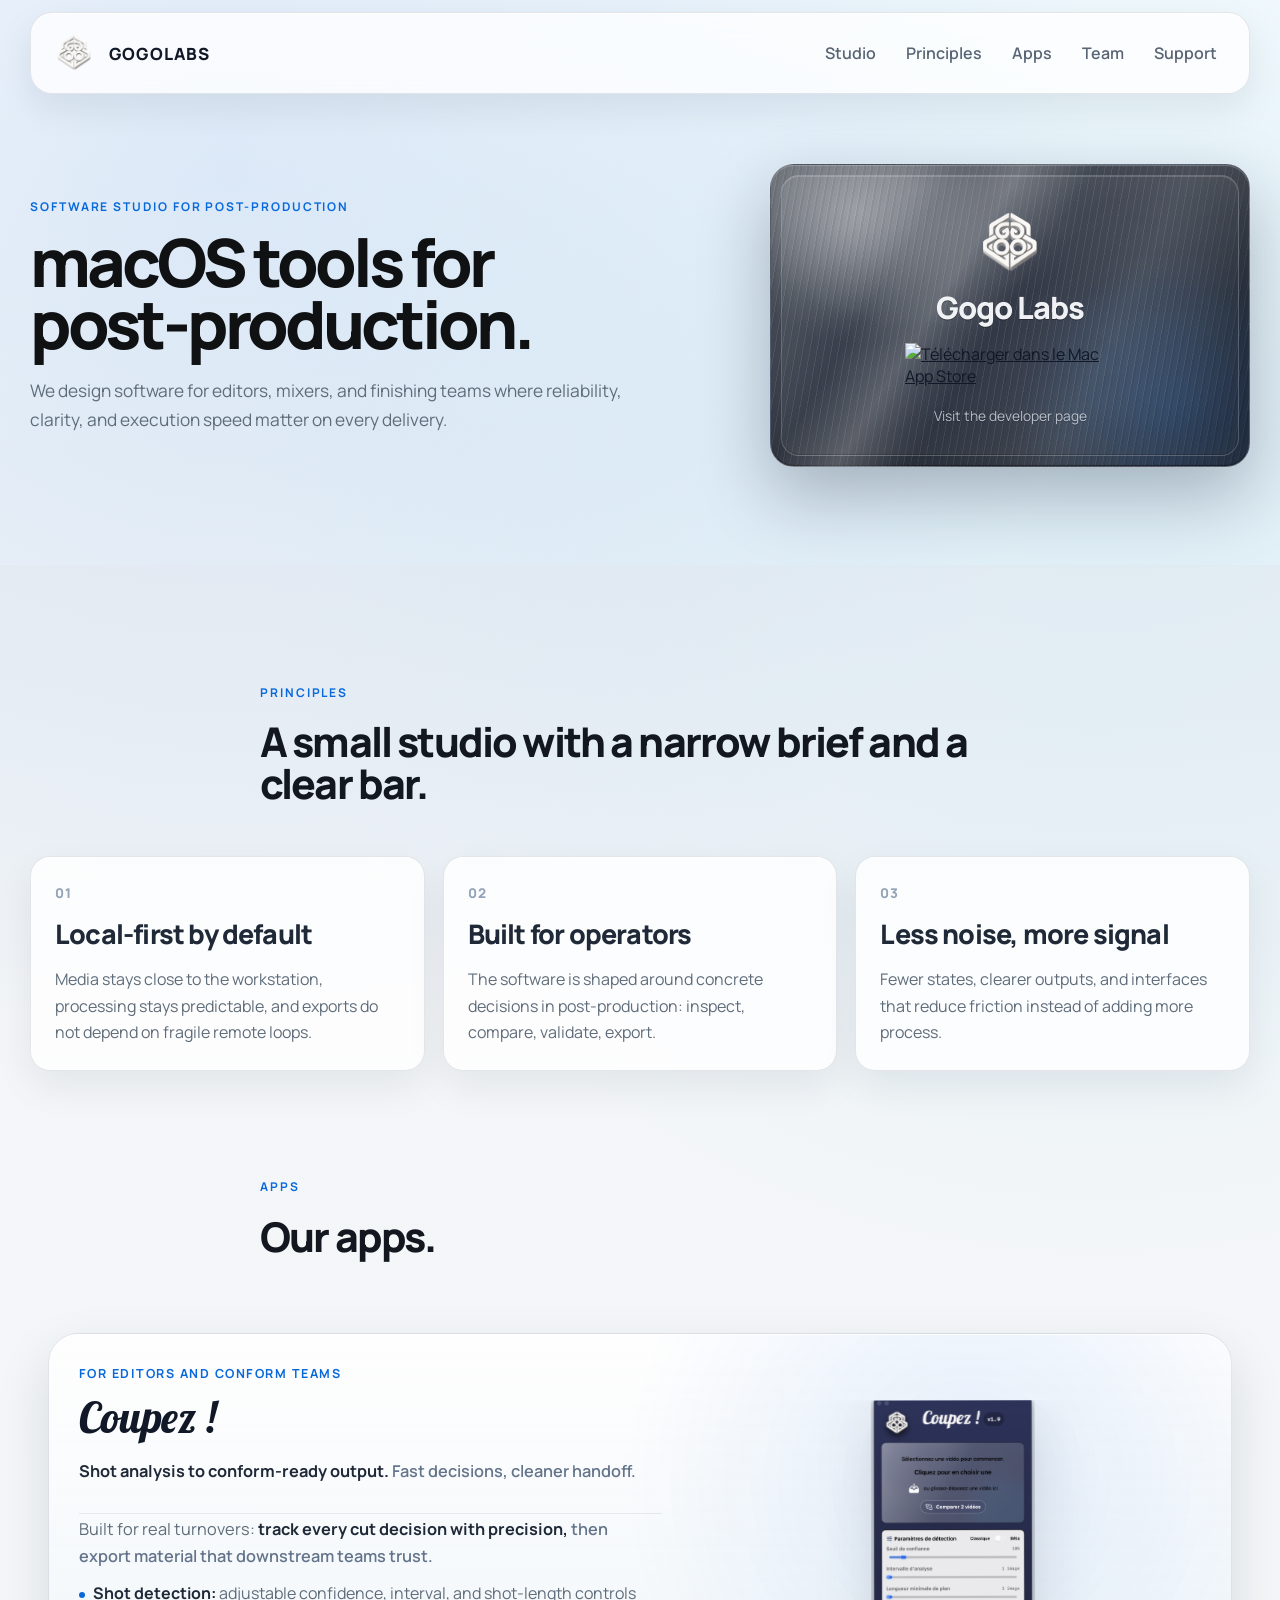
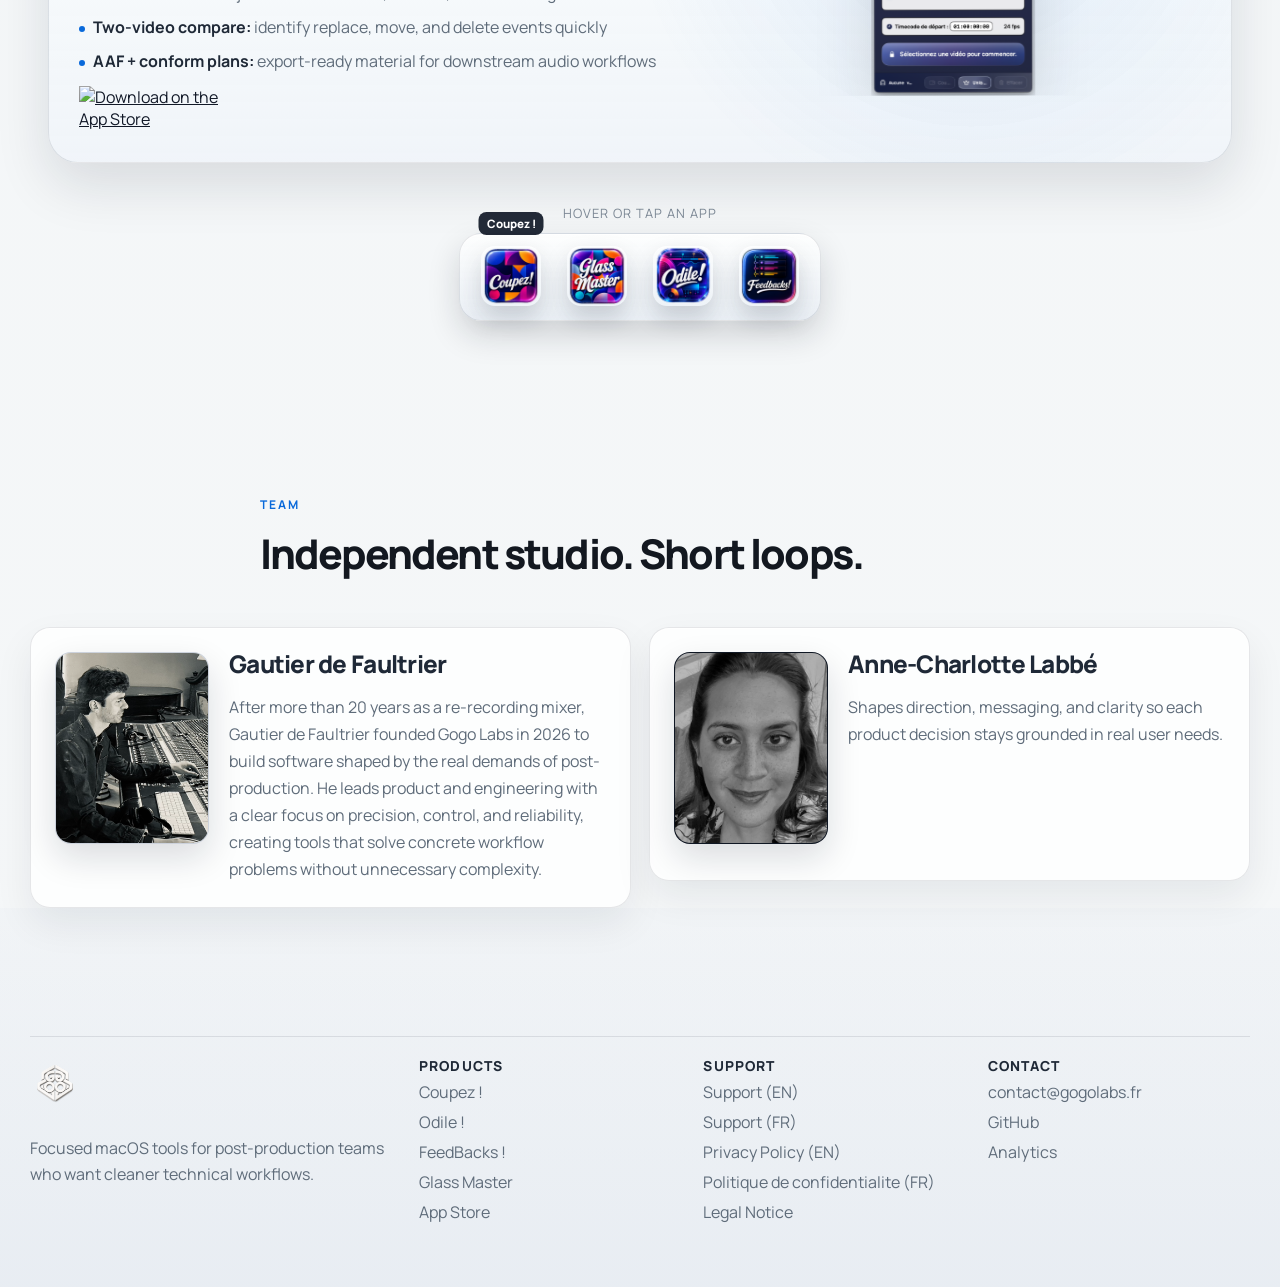
==== index.html @ 68200c08 "Add private analytics entrypoint" ====
<!doctype html>
<html lang="en">
  <head>
    <meta charset="UTF-8" />
    <meta name="viewport" content="width=device-width, initial-scale=1.0" />
    <meta name="google-site-verification" content="_oyNXnICo-vMG3twLB2Y4xrL1Z4ACvnKISQ0K5D_Gxc" />
    <title>GogoLabs</title>
    <meta
      name="description"
      content="GogoLabs builds focused macOS tools for post-production: Coupez ! for cut detection and AAF workflows, Odile ! for music EDLs, FeedBacks ! for mix feedback markers, Glass Master for loudness compliance and video finishing."
    />
    <link rel="icon" type="image/png" href="/assets/favicon.png" />
    <link rel="apple-touch-icon" href="/assets/favicon.png" />
    <link rel="preconnect" href="https://fonts.googleapis.com" />
    <link rel="preconnect" href="https://fonts.gstatic.com" crossorigin />
    <link
      href="https://fonts.googleapis.com/css2?family=Bebas+Neue&family=Lobster&family=Manrope:wght@400;500;600;700;800&display=swap"
      rel="stylesheet"
    />
    <link rel="stylesheet" href="style.css?v=20260601-mac-native" />
    <script defer src="https://stats.gogolabs.fr/script.js" data-website-id="120e76d3-42e2-4463-8098-781e5417f478"></script>
  </head>
  <body>
    <main class="page">
      <header class="site-header" id="top">
        <div class="topbar">
          <a class="brand-lockup" href="#top" aria-label="GogoLabs home">
            <img
              class="brand-mark"
              src="assets/gogolabs-logo.png"
              alt="GogoLabs logo"
              width="900"
              height="900"
            />
            <span class="brand-name">GogoLabs</span>
          </a>

          <nav class="topnav" aria-label="Primary">
            <a href="#studio">Studio</a>
            <a href="#principles">Principles</a>
            <a href="#apps">Apps</a>
            <a href="#team">Team</a>
            <a href="/support.html">Support</a>
          </nav>
        </div>

        <section class="intro" id="studio">
          <div class="intro-copy">
            <p class="eyebrow">Software studio for post-production</p>
            <h1>macOS tools for post-production.</h1>
            <p class="intro-lead">
              We design software for editors, mixers, and finishing teams where reliability,
              clarity, and execution speed matter on every delivery.
            </p>

          </div>

          <div class="intro-note">
            <div class="note-brand">
              <img src="assets/gogolabs-logo.png" alt="Gogo Labs logo" width="900" height="900" />
              <div class="note-brand-copy">
                <p>Gogo Labs</p>
              </div>
            </div>
            <div class="note-appstore-row">
              <a
                class="note-appstore-link"
                href="https://apps.apple.com/fr/developer/gautier-de-faultrier/id1887696838?itscg=30200&itsct=apps_box_badge&mttnsubad=1887696838"
                target="_blank"
                rel="noopener noreferrer"
                aria-label="Voir les apps de Gautier de Faultrier sur le Mac App Store"
              >
                <img
                  src="https://toolbox.marketingtools.apple.com/api/v2/badges/download-on-the-mac-app-store/black/en-us"
                  alt="Télécharger dans le Mac App Store"
                  width="319"
                  height="82"
                />
              </a>
              <p class="note-appstore-text">Visit the developer page</p>
            </div>
          </div>
        </section>
      </header>

      <section class="section principles" id="principles">
        <div class="section-heading">
          <p class="eyebrow">Principles</p>
          <h2>A small studio with a narrow brief and a clear bar.</h2>
        </div>

        <div class="principles-grid">
          <article class="principle">
            <span class="principle-index">01</span>
            <h3>Local-first by default</h3>
            <p>
              Media stays close to the workstation, processing stays predictable, and exports do
              not depend on fragile remote loops.
            </p>
          </article>

          <article class="principle">
            <span class="principle-index">02</span>
            <h3>Built for operators</h3>
            <p>
              The software is shaped around concrete decisions in post-production: inspect,
              compare, validate, export.
            </p>
          </article>

          <article class="principle">
            <span class="principle-index">03</span>
            <h3>Less noise, more signal</h3>
            <p>
              Fewer states, clearer outputs, and interfaces that reduce friction instead of adding
              more process.
            </p>
          </article>
        </div>
      </section>

      <section class="section apps" id="apps">
        <div class="section-heading">
          <p class="eyebrow">Apps</p>
          <h2>Our apps.</h2>
        </div>
        <div class="apps-anchor-strip" aria-hidden="true">
          <span class="apps-anchor" id="apps-coupez"></span>
          <span class="apps-anchor" id="apps-odile"></span>
          <span class="apps-anchor" id="apps-feedbacks"></span>
          <span class="apps-anchor" id="apps-glass-master"></span>
        </div>
        <div class="apps-dock-shell">
          <article class="app-spotlight" id="appSpotlight" aria-live="polite">
            <div class="app-spotlight-copy">
              <p class="app-kicker" id="spotlightKicker">For editors and conform teams</p>
              <h3 id="spotlightTitle">Coupez !</h3>
              <p class="app-summary" id="spotlightSummary">
                <strong>Shot analysis to conform-ready output.</strong>
                <em>Fast decisions, cleaner handoff.</em>
              </p>
            </div>
            <div class="app-spotlight-visual">
              <button class="app-preview-button" id="spotlightPreviewButton" type="button">
                <img
                  id="spotlightImage"
                  src="assets/coupez-app.png"
                  alt="Coupez ! app preview"
                  width="976"
                  height="1706"
                />
              </button>
            </div>
            <div class="app-spotlight-bottom">
              <p class="app-summary app-summary-extra" id="spotlightExtra">
                Built for real turnovers:
                <strong>track every cut decision with precision,</strong>
                <em>then export material that downstream teams trust.</em>
              </p>
              <ul class="app-list" id="spotlightList">
                <li>
                  <strong>Shot detection:</strong> adjustable confidence, interval, and shot-length
                  controls
                </li>
                <li>
                  <strong>Two-video compare:</strong> identify replace, move, and delete events
                  quickly
                </li>
                <li>
                  <strong>AAF + conform plans:</strong> export-ready material for downstream audio
                  workflows
                </li>
              </ul>
              <a class="app-store-badge-link" id="spotlightLink" href="https://apps.apple.com/fr/app/coupez/id6761286310?mt=12">
                <img
                  src="https://toolbox.marketingtools.apple.com/api/v2/badges/download-on-the-app-store/black/en-us?releaseDate=1776211200"
                  alt="Download on the App Store"
                />
              </a>
            </div>
          </article>

          <div class="apps-dock-wrap">
            <p class="apps-dock-hint">Hover or tap an app</p>
            <div class="apps-dock" id="appsDock">
              <button
                class="dock-item is-active"
                data-app="coupez"
                data-kicker="For editors and conform teams"
                data-title="Coupez !"
                data-summary-strong="Shot analysis to conform-ready output."
                data-summary-em="Fast decisions, cleaner handoff."
                data-extra-prefix="Built for real turnovers:"
                data-extra-strong="track every cut decision with precision,"
                data-extra-em="then export material that downstream teams trust."
                data-li-1-strong="Shot detection:"
                data-li-1-text="adjustable confidence, interval, and shot-length controls"
                data-li-2-strong="Two-video compare:"
                data-li-2-text="identify replace, move, and delete events quickly"
                data-li-3-strong="AAF + conform plans:"
                data-li-3-text="export-ready material for downstream audio workflows"
                data-link="https://apps.apple.com/fr/app/coupez/id6761286310?mt=12"
                data-image="assets/coupez-app.png"
                data-alt="Coupez ! app preview"
                data-preview="tall"
                data-accent="126, 87, 255"
                data-accent-2="255, 83, 190"
              >
                <img src="assets/coupez-icon.png" alt="" />
                <span>Coupez !</span>
              </button>

              <button
                class="dock-item"
                data-app="glass-master"
                data-kicker="For mixers, QC, and finishing"
                data-title="Glass Master"
                data-summary-strong="Complete loudness and delivery control."
                data-summary-em="Measure, verify, and deliver in one workspace."
                data-extra-prefix="Built to reduce context switching:"
                data-extra-strong="validate targets, inspect sections, and export reports,"
                data-extra-em="without rebuilding the workflow before delivery."
                data-li-1-strong="Single-pass metering:"
                data-li-1-text="Integrated, LRA, True Peak, duration, and timing context"
                data-li-2-strong="Dialogue intelligence:"
                data-li-2-text="platform-oriented presets for faster validation"
                data-li-3-strong="Finishing outputs:"
                data-li-3-text="reports and exports without jumping across multiple tools"
                data-link="https://apps.apple.com/fr/app/glass-master/id6761866606?mt=12"
                data-image="assets/glass-master-app.png"
                data-alt="Glass Master app preview"
                data-preview="tall"
                data-accent="73, 213, 255"
                data-accent-2="255, 176, 73"
              >
                <img src="assets/glass-master-icon.png" alt="" />
                <span>Glass Master</span>
              </button>

              <button
                class="dock-item"
                data-app="odile"
                data-kicker="For music editors and Pro Tools teams"
                data-title="Odile !"
                data-summary-strong="Selected Pro Tools tracks to clean music EDL."
                data-summary-em="No manual cue-sheet rebuild."
                data-extra-prefix="Built around the live session:"
                data-extra-strong="read tracks, clean rows, apply offsets,"
                data-extra-em="then export XLSX or send markers back to Pro Tools."
                data-li-1-strong="PTSL reading:"
                data-li-1-text="import selected Pro Tools tracks with timing context"
                data-li-2-strong="Music EDL cleanup:"
                data-li-2-text="edit rows, merge selections, delete noise, and keep durations visible"
                data-li-3-strong="Markers + XLSX:"
                data-li-3-text="create Pro Tools markers and export formatted spreadsheets"
                data-link="https://apps.apple.com/fr/app/odile/id6769386761?mt=12"
                data-image="assets/odile-app.png"
                data-alt="Odile ! app preview"
                data-preview="wide"
                data-accent="202, 91, 255"
                data-accent-2="91, 129, 255"
              >
                <img src="assets/odile-icon.png" alt="" />
                <span>Odile !</span>
              </button>

              <button
                class="dock-item"
                data-app="feedbacks"
                data-kicker="For mixers and review sessions"
                data-title="FeedBacks !"
                data-summary-strong="Mix notes to timeline-ready markers."
                data-summary-em="From text or clipboard to session, fast."
                data-extra-prefix="Built for review cleanup:"
                data-extra-strong="parse rows, preview marker settings,"
                data-extra-em="then import to Pro Tools or export AAF."
                data-li-1-strong="Text import:"
                data-li-1-text="choose a feedback file or paste notes directly from the clipboard"
                data-li-2-strong="Marker preparation:"
                data-li-2-text="preview parsed rows, colors, names, ruler, and frame rate"
                data-li-3-strong="Pro Tools + AAF:"
                data-li-3-text="import markers into Pro Tools or export an AAF marker file"
                data-link="https://apps.apple.com/fr/app/feedbacks/id6764426243?mt=12"
                data-image="assets/feedbacks-app.png"
                data-alt="FeedBacks ! app preview"
                data-preview="wide"
                data-trim="sides"
                data-accent="73, 213, 255"
                data-accent-2="255, 88, 147"
              >
                <img src="assets/feedbacks-icon.png" alt="" />
                <span>FeedBacks !</span>
              </button>
            </div>
          </div>
        </div>
      </section>

      <section class="section team-section" id="team">
        <div class="section-heading">
          <p class="eyebrow">Team</p>
          <h2>Independent studio. Short loops.</h2>
        </div>

        <div class="team-grid">
          <article class="team-entry">
            <div class="team-photo-frame">
              <img
                class="team-photo"
                src="assets/team-gautier.png"
                alt="Gautier de Faultrier in the studio"
                width="1458"
                height="1442"
              />
            </div>
            <div class="team-copy">
              <h3>Gautier de Faultrier</h3>
              <p>
                After more than 20 years as a re-recording mixer, Gautier de Faultrier founded Gogo
                Labs in 2026 to build software shaped by the real demands of post-production. He
                leads product and engineering with a clear focus on precision, control, and
                reliability, creating tools that solve concrete workflow problems without unnecessary
                complexity.
              </p>
            </div>
          </article>

          <article class="team-entry">
            <div class="team-photo-frame">
              <img
                class="team-photo"
                src="assets/team-anne-charlotte.png"
                alt="Anne-Charlotte Labbe portrait"
                width="1487"
                height="2540"
              />
            </div>
            <div class="team-copy">
              <h3>Anne-Charlotte Labbé</h3>
              <p>
                Shapes direction, messaging, and clarity so each product decision stays grounded in
                real user needs.
              </p>
            </div>
          </article>
        </div>
      </section>

      <footer class="site-footer">
        <div class="footer-grid">
          <div class="footer-brand">
            <img
              class="footer-logo"
              src="assets/gogolabs-logo.png"
              alt="GogoLabs logo"
              width="900"
              height="900"
            />
            <p>
              Focused macOS tools for post-production teams who want cleaner technical workflows.
            </p>
          </div>

          <div class="footer-column">
            <h3>Products</h3>
            <a href="#apps-coupez">Coupez !</a>
            <a href="#apps-odile">Odile !</a>
            <a href="#apps-feedbacks">FeedBacks !</a>
            <a href="#apps-glass-master">Glass Master</a>
            <a
              href="https://apps.apple.com/fr/developer/gautier-de-faultrier/id1736156363"
              target="_blank"
              rel="noopener noreferrer"
            >
              App Store
            </a>
          </div>

          <div class="footer-column">
            <h3>Support</h3>
            <a href="/support.html">Support (EN)</a>
            <a href="/support-fr.html">Support (FR)</a>
            <a href="/privacy-policy.html">Privacy Policy (EN)</a>
            <a href="/privacy-policy-fr.html">Politique de confidentialite (FR)</a>
            <a href="/legal-notice.html">Legal Notice</a>
          </div>

          <div class="footer-column">
            <h3>Contact</h3>
            <a href="mailto:contact@gogolabs.fr">contact@gogolabs.fr</a>
            <a href="https://github.com/TiegoSan" target="_blank" rel="noopener noreferrer">GitHub</a>
            <a href="/private/" rel="nofollow">Analytics</a>
          </div>
        </div>
      </footer>
    </main>

    <div class="image-lightbox" id="imageLightbox" aria-hidden="true">
      <button class="image-lightbox-backdrop" type="button" aria-label="Close preview"></button>
      <div class="image-lightbox-frame" role="dialog" aria-modal="true" aria-label="App preview">
        <button class="image-lightbox-close" id="imageLightboxClose" type="button" aria-label="Close preview">
          ×
        </button>
        <img id="imageLightboxImage" src="assets/coupez-app.png" alt="" />
      </div>
    </div>

    <script>
      (function () {
        const dock = document.getElementById("appsDock");
        const lightbox = document.getElementById("imageLightbox");
        const lightboxImage = document.getElementById("imageLightboxImage");
        const lightboxClose = document.getElementById("imageLightboxClose");
        const previewButton = document.getElementById("spotlightPreviewButton");
        const spotlight = {
          kicker: document.getElementById("spotlightKicker"),
          title: document.getElementById("spotlightTitle"),
          summary: document.getElementById("spotlightSummary"),
          image: document.getElementById("spotlightImage"),
          extra: document.getElementById("spotlightExtra"),
          list: document.getElementById("spotlightList"),
          link: document.getElementById("spotlightLink"),
        };
        if (!dock) return;

        const items = Array.from(dock.querySelectorAll(".dock-item"));
        const itemsByApp = new Map(
          items.map((item) => [item.dataset.app || "", item])
        );

        function getData(item, name) {
          return item.getAttribute("data-" + name) || "";
        }

        function setSummary(node, strongText, emText) {
          node.textContent = "";
          const strong = document.createElement("strong");
          strong.textContent = strongText || "";
          const spacer = document.createTextNode(" ");
          const em = document.createElement("em");
          em.textContent = emText || "";
          node.appendChild(strong);
          node.appendChild(spacer);
          node.appendChild(em);
        }

        function setList(listNode, entries) {
          listNode.textContent = "";
          entries.forEach(([strongText, plainText]) => {
            const li = document.createElement("li");
            const strong = document.createElement("strong");
            strong.textContent = strongText || "";
            li.appendChild(strong);
            li.appendChild(document.createTextNode(" " + (plainText || "")));
            listNode.appendChild(li);
          });
        }

        function setActive(item) {
          const spotlightCard = spotlight.image.closest(".app-spotlight");
          items.forEach((el) => el.classList.remove("is-active"));
          item.classList.add("is-active");
          spotlightCard.style.setProperty("--spotlight-rgb", item.dataset.accent || "126, 87, 255");
          spotlightCard.style.setProperty(
            "--spotlight-rgb-2",
            item.getAttribute("data-accent-2") || "255, 83, 190"
          );
          spotlightCard.classList.toggle("is-wide-preview", item.dataset.preview === "wide");
          spotlightCard.classList.toggle("is-side-trimmed-preview", item.dataset.trim === "sides");
          spotlight.kicker.textContent = item.dataset.kicker || "";
          spotlight.title.textContent = item.dataset.title || "";
          setSummary(spotlight.summary, item.dataset.summaryStrong, item.dataset.summaryEm);
          const nextSrc = item.dataset.image || "";
          const nextAlt = item.dataset.alt || "";
          if (nextSrc && spotlight.image.src !== new URL(nextSrc, window.location.href).href) {
            spotlight.image.classList.add("is-transitioning");
            const preload = new Image();
            preload.onload = function () {
              spotlight.image.src = nextSrc;
              spotlight.image.alt = nextAlt;
              requestAnimationFrame(() => {
                spotlight.image.classList.remove("is-transitioning");
              });
            };
            preload.onerror = function () {
              spotlight.image.src = nextSrc;
              spotlight.image.alt = nextAlt;
              spotlight.image.classList.remove("is-transitioning");
            };
            preload.src = nextSrc;
          } else {
            spotlight.image.alt = nextAlt;
          }
          spotlight.extra.textContent = (item.dataset.extraPrefix || "") + " ";
          const extraStrong = document.createElement("strong");
          extraStrong.textContent = item.dataset.extraStrong || "";
          const extraEm = document.createElement("em");
          extraEm.textContent = " " + (item.dataset.extraEm || "");
          spotlight.extra.appendChild(extraStrong);
          spotlight.extra.appendChild(extraEm);
          setList(spotlight.list, [
            [getData(item, "li-1-strong"), getData(item, "li-1-text")],
            [getData(item, "li-2-strong"), getData(item, "li-2-text")],
            [getData(item, "li-3-strong"), getData(item, "li-3-text")],
          ]);
          spotlight.link.href = item.dataset.link || "#";
        }

        function getItemFromHash() {
          const match = window.location.hash.match(/^#apps-([a-z-]+)$/);
          if (!match) return null;
          return itemsByApp.get(match[1]) || null;
        }

        function applyDockScale(clientX) {
          items.forEach((item) => {
            const rect = item.getBoundingClientRect();
            const center = rect.left + rect.width / 2;
            const distance = Math.abs(clientX - center);
            const maxDistance = 190;
            const ratio = Math.max(0, 1 - distance / maxDistance);
            const scale = 1 + ratio * 0.72;
            const lift = -ratio * 16;
            item.style.setProperty("--dock-scale", scale.toFixed(3));
            item.style.setProperty("--dock-lift", lift.toFixed(2) + "px");
          });
        }

        function resetDockScale() {
          items.forEach((item) => {
            item.style.setProperty("--dock-scale", "1");
            item.style.setProperty("--dock-lift", "0px");
          });
        }

        function openLightbox() {
          lightboxImage.src = spotlight.image.src;
          lightboxImage.alt = spotlight.image.alt;
          lightbox.classList.add("is-open");
          lightbox.setAttribute("aria-hidden", "false");
          document.body.classList.add("is-lightbox-open");
          lightboxClose.focus();
        }

        function closeLightbox() {
          lightbox.classList.remove("is-open");
          lightbox.setAttribute("aria-hidden", "true");
          document.body.classList.remove("is-lightbox-open");
          previewButton.focus();
        }

        items.forEach((item) => {
          item.addEventListener("mouseenter", () => setActive(item));
          item.addEventListener("focus", () => setActive(item));
          item.addEventListener("click", () => setActive(item));
        });

        dock.addEventListener("mousemove", (event) => applyDockScale(event.clientX));
        dock.addEventListener("mouseleave", resetDockScale);
        dock.addEventListener("touchstart", resetDockScale, { passive: true });
        previewButton.addEventListener("click", openLightbox);
        lightboxClose.addEventListener("click", closeLightbox);
        lightbox.querySelector(".image-lightbox-backdrop").addEventListener("click", closeLightbox);
        window.addEventListener("keydown", (event) => {
          if (event.key === "Escape" && lightbox.classList.contains("is-open")) {
            closeLightbox();
          }
        });

        const initialItem = getItemFromHash();
        if (initialItem) {
          setActive(initialItem);
        }

        window.addEventListener("hashchange", () => {
          const nextItem = getItemFromHash();
          if (nextItem) {
            setActive(nextItem);
          }
        });
      })();
    </script>
  </body>
</html>
---- style.css ----
:root {
  --bg: #f2f1ed;
  --surface: #faf9f4;
  --surface-strong: #ffffff;
  --surface-muted: #ece8e0;
  --text: #161a20;
  --muted: #5a646b;
  --line: rgba(22, 26, 32, 0.12);
  --line-strong: rgba(22, 26, 32, 0.2);
  --accent: #6a89ff;
  --accent-2: #88a5ff;
  --accent-3: #57b8ff;
  --accent-4: #97aefc;
  --slate: #3e4749;
  --lite-slate: #879499;
  --radius-lg: 12px;
  --radius-md: 10px;
  --radius-sm: 8px;
  --container: 1220px;
}

* {
  box-sizing: border-box;
}

html {
  scroll-behavior: smooth;
}

body {
  margin: 0;
  min-height: 100vh;
  overflow-x: hidden;
  color: var(--text);
  font-family: "Manrope", "Avenir Next", "Segoe UI", sans-serif;
  background:
    radial-gradient(circle at 8% 12%, rgba(106, 137, 255, 0.12), transparent 30%),
    radial-gradient(circle at 92% 16%, rgba(136, 165, 255, 0.1), transparent 34%),
    radial-gradient(circle at 80% 82%, rgba(151, 174, 252, 0.08), transparent 32%),
    linear-gradient(180deg, #f7f5f1 0%, var(--bg) 360px);
}

a {
  color: inherit;
}

img {
  display: block;
  max-width: 100%;
}

.page {
  width: 100%;
}

.site-header,
.section,
.site-footer {
  width: 100%;
}

.topbar,
.intro,
.section > *,
.site-footer > * {
  width: min(var(--container), calc(100% - 48px));
  margin-inline: auto;
}

.topbar {
  position: sticky;
  top: 0;
  z-index: 30;
  display: flex;
  align-items: center;
  justify-content: space-between;
  gap: 18px;
  min-height: 86px;
  background: color-mix(in srgb, var(--surface-strong) 88%, transparent);
  backdrop-filter: blur(8px);
  border-bottom: 1px solid var(--line);
}

.brand-lockup {
  display: inline-flex;
  align-items: center;
  gap: 12px;
  text-decoration: none;
}

.brand-mark {
  width: 48px;
  height: 48px;
}

.brand-name {
  font-size: 1.1rem;
  font-weight: 800;
  letter-spacing: 0.05em;
  text-transform: uppercase;
}

.topnav {
  display: inline-flex;
  flex-wrap: wrap;
  align-items: center;
  gap: 6px;
}

.topnav a {
  padding: 9px 12px;
  border-radius: var(--radius-sm);
  text-decoration: none;
  color: color-mix(in srgb, var(--muted) 64%, var(--accent-3) 36%);
  font-weight: 600;
}

.topnav a:hover {
  color: color-mix(in srgb, var(--accent) 72%, var(--text) 28%);
  background: color-mix(in srgb, var(--accent-2) 18%, #ffffff 82%);
}

.intro {
  display: grid;
  grid-template-columns: minmax(0, 0.96fr) minmax(360px, 0.78fr);
  gap: clamp(32px, 5vw, 72px);
  align-items: center;
  padding-top: 44px;
  padding-bottom: 72px;
}

.intro-copy {
  min-width: 0;
}

.eyebrow {
  margin: 0 0 14px;
  color: color-mix(in srgb, var(--accent-4) 62%, var(--muted) 38%);
  font-size: 0.75rem;
  font-weight: 700;
  letter-spacing: 0.16em;
  text-transform: uppercase;
}

h1,
h2,
h3 {
  margin: 0;
  color: var(--text);
  font-weight: 800;
  line-height: 1.02;
}

h1 {
  max-width: 100%;
  font-size: clamp(2.4rem, 5vw, 4.5rem);
  letter-spacing: -0.04em;
  color: color-mix(in srgb, var(--accent) 74%, var(--text) 26%);
}

h2 {
  max-width: 100%;
  font-size: clamp(1.7rem, 3.2vw, 2.9rem);
  letter-spacing: -0.03em;
  color: color-mix(in srgb, var(--accent-2) 54%, var(--text) 46%);
}

h3 {
  font-size: clamp(1.5rem, 2.1vw, 2.25rem);
  letter-spacing: -0.02em;
  color: color-mix(in srgb, var(--accent-3) 50%, var(--text) 50%);
}

p {
  margin: 0;
  color: color-mix(in srgb, var(--muted) 78%, var(--accent-4) 22%);
  line-height: 1.68;
}

p,
li {
  overflow-wrap: anywhere;
  word-break: normal;
}

.intro-lead {
  margin-top: 20px;
  max-width: 56ch;
  font-size: clamp(1.03rem, 1.3vw, 1.15rem);
}

.intro-note {
  min-width: 0;
  padding: 28px;
  border-radius: var(--radius-lg);
  background: var(--surface-muted);
  border: 1px solid var(--line);
}

.note-brand {
  display: flex;
  align-items: center;
  justify-content: center;
  gap: 14px;
}

.note-brand img {
  width: clamp(54px, 7vw, 84px);
  height: auto;
}

.note-brand p {
  font-size: clamp(1.55rem, 3.1vw, 2.2rem);
  font-weight: 800;
  letter-spacing: 0.02em;
  color: var(--text);
  line-height: 1.1;
}

.note-appstore-row {
  margin-top: 18px;
  display: grid;
  gap: 10px;
  justify-items: center;
}

.note-appstore-link {
  display: inline-flex;
}

.note-appstore-link img {
  width: min(300px, 100%);
  height: auto;
}

.note-appstore-text {
  font-size: 0.92rem;
  color: var(--muted);
}

.section {
  padding-top: 128px;
}

.principles {
  background: linear-gradient(180deg, rgba(135, 148, 153, 0.08) 0%, rgba(135, 148, 153, 0.03) 100%);
  padding-bottom: 20px;
}

.apps {
  background: transparent;
  padding: 112px 24px 56px;
  border-radius: 0;
}

.section-heading {
  min-width: 0;
  max-width: 760px;
}

.section-heading h2 {
  margin-top: 18px;
}

.section-heading p:last-child,
.team-entry p,
.principle p,
.app-summary,
.footer-brand p {
  margin-top: 18px;
}

.principles-grid {
  display: grid;
  grid-template-columns: repeat(3, minmax(0, 1fr));
  gap: 18px;
  margin-top: 52px;
}

.principle {
  min-width: 0;
  padding: 24px;
  border-radius: var(--radius-md);
  background: var(--surface);
  border: 1px solid var(--line);
}

.principle-index {
  display: inline-block;
  margin-bottom: 18px;
  color: var(--muted);
  font-size: 0.84rem;
  font-weight: 800;
  letter-spacing: 0.08em;
}

.principle h3 {
  margin-bottom: 18px;
}

.apps {
  display: grid;
  grid-template-columns: minmax(0, 1fr);
  gap: 56px;
}

.apps-anchor-strip {
  display: grid;
  gap: 0;
  height: 0;
  overflow: hidden;
}

.apps-anchor {
  display: block;
  height: 0;
  scroll-margin-top: 132px;
}

.apps-dock-shell {
  display: grid;
  gap: 40px;
  overflow: visible;
}

.app-spotlight {
  display: grid;
  grid-template-columns: minmax(0, 1fr);
  gap: 16px;
  padding: 20px;
  border-radius: var(--radius-lg);
  border: 0;
  background:
    radial-gradient(circle at 88% 15%, rgba(136, 165, 255, 0.14), transparent 28%),
    radial-gradient(circle at 10% 82%, rgba(87, 184, 255, 0.12), transparent 34%),
    var(--surface);
}

.app-spotlight-copy,
.app-spotlight-bottom,
.app-spotlight-visual {
  min-width: 0;
  overflow: visible;
}

.app-spotlight-copy {
  display: grid;
  align-content: start;
}

.app-spotlight-visual {
  order: 2;
  display: flex;
  align-items: center;
  justify-content: center;
  overflow: hidden;
}

.app-spotlight-visual img {
  width: min(100%, 980px);
  max-height: none;
  object-fit: contain;
  border-radius: 0;
  border: 0;
  box-shadow: none;
  clip-path: inset(0.8% 0.8% 0.8% 0.8%);
  transition: opacity 180ms ease, transform 180ms ease;
}

.app-spotlight-visual img.is-transitioning {
  opacity: 0.58;
  transform: scale(0.985);
}

.app-spotlight-bottom {
  display: grid;
  align-content: start;
  order: 3;
}

.apps-dock-wrap {
  position: static;
  z-index: 20;
  display: grid;
  justify-items: center;
  gap: 8px;
}

.apps-dock-hint {
  font-size: 0.8rem;
  letter-spacing: 0.08em;
  text-transform: uppercase;
  color: var(--lite-slate);
}

.apps-dock {
  display: inline-flex;
  align-items: flex-end;
  gap: 8px;
  padding: 8px 12px 10px;
  border-radius: 22px;
  border: 1px solid rgba(255, 255, 255, 0.42);
  background: linear-gradient(
    180deg,
    rgba(255, 255, 255, 0.52) 0%,
    rgba(228, 234, 241, 0.45) 100%
  );
  box-shadow:
    inset 0 1px 0 rgba(255, 255, 255, 0.72),
    0 12px 26px rgba(18, 24, 34, 0.24);
  backdrop-filter: blur(9px);
}

.dock-item {
  --dock-scale: 1;
  --dock-lift: 0px;
  display: grid;
  justify-items: center;
  gap: 0;
  width: 78px;
  padding: 4px 2px;
  border: 0;
  border-radius: 0;
  background: transparent;
  color: var(--slate);
  cursor: pointer;
  transform: translateY(var(--dock-lift)) scale(var(--dock-scale));
  transform-origin: bottom center;
  transition:
    transform 95ms cubic-bezier(0.24, 1, 0.36, 1),
    background-color 120ms ease,
    border-color 120ms ease,
    box-shadow 120ms ease;
}

.dock-item img {
  width: 60px;
  height: 60px;
  object-fit: contain;
  border-radius: 14px;
  border: 0;
  box-shadow:
    0 10px 16px rgba(18, 24, 34, 0.26),
    0 2px 0 rgba(255, 255, 255, 0.3) inset;
}

.dock-item span {
  position: absolute;
  top: -30px;
  left: 50%;
  transform: translateX(-50%);
  font-size: 0.72rem;
  font-weight: 800;
  line-height: 1;
  letter-spacing: 0;
  white-space: nowrap;
  text-align: center;
  padding: 6px 8px;
  border-radius: 8px;
  background: rgba(17, 21, 28, 0.9);
  color: #f8fbff;
  opacity: 0;
  pointer-events: none;
  transition: opacity 120ms ease;
}

.dock-item:hover,
.dock-item:focus-visible,
.dock-item.is-active {
  border-color: transparent;
  background: transparent;
  box-shadow: none;
}

.dock-item:hover span,
.dock-item:focus-visible span,
.dock-item.is-active span {
  opacity: 1;
}

.dock-item:focus-visible {
  outline: 2px solid rgba(0, 166, 181, 0.6);
  outline-offset: 4px;
}

.app-copy {
  min-width: 0;
}

.app-copy-top {
  grid-area: top;
}

.app-copy-bottom {
  grid-area: bottom;
  display: grid;
  align-content: start;
  gap: 2px;
}

.app-kicker {
  margin-bottom: 10px;
  color: color-mix(in srgb, var(--accent-4) 56%, var(--slate) 44%);
  font-size: 0.78rem;
  font-weight: 700;
  letter-spacing: 0.12em;
  text-transform: uppercase;
}

.app-summary {
  max-width: none;
  font-size: 1.02rem;
  line-height: 1.64;
  color: color-mix(in srgb, var(--muted) 65%, var(--accent-3) 35%);
  overflow: visible;
}

.app-summary strong {
  color: color-mix(in srgb, var(--accent) 70%, var(--text) 30%);
  font-weight: 700;
}

.app-summary em {
  color: color-mix(in srgb, var(--accent-2) 70%, #3f474e 30%);
  font-style: italic;
  font-weight: 600;
}

.app-summary-extra {
  margin-top: 2px;
}

.app-list {
  display: grid;
  gap: 9px;
  margin: 12px 0 0;
  padding: 0;
  list-style: none;
}

.app-list li {
  position: relative;
  padding-left: 14px;
  line-height: 1.55;
  color: color-mix(in srgb, var(--slate) 65%, var(--accent-4) 35%);
  overflow: visible;
  white-space: normal;
}

.app-list li::before {
  content: "";
  position: absolute;
  top: 0.66em;
  left: 0;
  width: 6px;
  height: 6px;
  border-radius: 50%;
  background: color-mix(in srgb, var(--accent) 60%, var(--lite-slate) 40%);
}

.app-list strong {
  color: color-mix(in srgb, var(--accent-3) 52%, var(--text) 48%);
}

.app-store-badge-link {
  display: inline-flex;
  width: fit-content;
  margin-top: 12px;
}

.app-store-badge-link img {
  width: clamp(112px, 22vw, 156px);
  height: auto;
}

.team-grid {
  display: grid;
  grid-template-columns: repeat(2, minmax(0, 1fr));
  gap: 18px;
  margin-top: 52px;
  align-items: start;
}

.team-entry {
  min-width: 0;
  position: relative;
  display: block;
  padding: 24px;
  border-radius: var(--radius-md);
  background: var(--surface);
  border: 1px solid var(--line);
}

.team-entry::before {
  content: "";
  position: absolute;
  inset: 0 0 auto;
  height: 2px;
  background: linear-gradient(90deg, rgba(255, 176, 73, 0.68), rgba(73, 213, 255, 0.18), transparent 72%);
  border-radius: var(--radius-md) var(--radius-md) 0 0;
}

.team-entry::after {
  content: "";
  display: block;
  clear: both;
}

.team-photo-frame {
  position: relative;
  float: left;
  width: 154px;
  aspect-ratio: 4 / 5;
  margin: 0 20px 12px 0;
  overflow: hidden;
  border-radius: 12px;
  border: 1px solid rgba(255, 221, 171, 0.14);
  background: #101722;
  box-shadow:
    inset 0 1px 0 rgba(255, 255, 255, 0.08),
    0 18px 34px rgba(0, 0, 0, 0.36);
}

.team-photo-frame::before,
.team-photo-frame::after {
  content: "";
  position: absolute;
  inset: 0;
  pointer-events: none;
}

.team-photo-frame::before {
  z-index: 1;
  background:
    linear-gradient(180deg, rgba(255, 221, 171, 0.08) 0%, rgba(42, 55, 82, 0.2) 100%),
    radial-gradient(ellipse at 22% 12%, rgba(73, 213, 255, 0.14), transparent 46%);
  mix-blend-mode: screen;
}

.team-photo-frame::after {
  z-index: 2;
  background:
    linear-gradient(90deg, rgba(255, 255, 255, 0.03) 0 1px, transparent 1px 8px),
    linear-gradient(180deg, transparent 0%, rgba(5, 8, 13, 0.18) 100%);
  opacity: 0.62;
}

.team-photo {
  position: relative;
  z-index: 1;
  width: 100%;
  height: 100%;
  object-fit: cover;
  object-position: center 28%;
  filter: grayscale(0.86) contrast(1.08) brightness(0.9) sepia(0.12) saturate(0.92);
  transform: scale(1.02);
}

.team-entry:nth-child(2) .team-photo {
  object-fit: cover;
  object-position: center 24%;
  transform: scale(1.02);
  border-radius: 0;
  box-shadow: none;
}

.team-entry:nth-child(2) .team-photo-frame {
  background: #101722;
}

.team-copy {
  min-width: 0;
}

.team-entry h3 {
  font-size: clamp(1.34rem, 1.9vw, 1.85rem);
  margin-bottom: 14px;
}

.site-footer {
  padding: 128px 0 64px;
  background: linear-gradient(180deg, rgba(62, 71, 73, 0.06) 0%, rgba(62, 71, 73, 0.02) 100%);
}

.footer-grid {
  display: grid;
  grid-template-columns: minmax(0, 1.4fr) repeat(3, minmax(0, 1fr));
  gap: 22px;
  padding-top: 22px;
  border-top: 1px solid var(--line);
}

.footer-brand,
.footer-column {
  min-width: 0;
  display: grid;
  align-content: start;
  gap: 8px;
}

.footer-logo {
  width: 50px;
  height: 50px;
}

.footer-column h3 {
  font-size: 0.86rem;
  font-weight: 800;
  letter-spacing: 0.08em;
  text-transform: uppercase;
}

.footer-column a {
  color: color-mix(in srgb, var(--muted) 66%, var(--accent-4) 34%);
  text-decoration: none;
}

.footer-column a:hover {
  color: color-mix(in srgb, var(--accent) 68%, var(--text) 32%);
}

.support-page,
.legal-page {
  display: grid;
  gap: 24px;
  padding-bottom: 72px;
}

.support-lead,
.legal-lead {
  margin-top: 22px;
  max-width: 66ch;
}

.support-lang-switch {
  margin-top: 10px;
}

.support-lang-switch a,
.support-lead a,
.support-note a,
.support-back-link,
.legal-back-link,
.legal-card a {
  color: var(--slate);
  font-weight: 700;
  text-decoration: none;
}

.support-lang-switch a:hover,
.support-lead a:hover,
.support-note a:hover,
.support-back-link:hover,
.legal-back-link:hover,
.legal-card a:hover {
  text-decoration: underline;
}

.support-grid,
.legal-grid {
  display: grid;
  grid-template-columns: repeat(2, minmax(0, 1fr));
  gap: 18px;
}

.support-card,
.legal-card {
  min-width: 0;
  display: grid;
  align-content: start;
  gap: 8px;
  padding: 20px;
  border-radius: var(--radius-md);
  background: var(--surface);
  border: 1px solid var(--line);
}

.support-card h2,
.legal-card h2,
.legal-meta h2 {
  max-width: none;
  font-size: clamp(1.32rem, 2.1vw, 1.9rem);
  margin-bottom: 18px;
}

.support-list {
  margin-top: 8px;
}

.support-note {
  margin-top: 4px;
}

.support-meta,
.legal-meta {
  padding: 22px;
  border-radius: var(--radius-md);
  background: var(--surface-strong);
  border: 1px solid var(--line);
}

.support-meta p,
.legal-meta p {
  margin-top: 8px;
}

.support-back-link,
.legal-back-link {
  display: inline-block;
  margin-top: 10px;
}

.panel {
  width: min(900px, calc(100% - 48px));
  margin: 56px auto;
  padding: 28px;
  border-radius: var(--radius-md);
  background: var(--surface);
  border: 1px solid var(--line);
}

/* Mac native luminous direction */
:root {
  --bg: #f5f7f8;
  --surface: #ffffff;
  --surface-strong: #ffffff;
  --surface-muted: #edf1f5;
  --text: #111827;
  --muted: #5f6c7a;
  --line: rgba(17, 24, 39, 0.12);
  --line-strong: rgba(17, 24, 39, 0.18);
  --accent: #0969da;
  --accent-2: #3b82f6;
  --accent-3: #0ea5e9;
  --accent-4: #64748b;
  --slate: #334155;
  --lite-slate: #7b8794;
  --radius-lg: 28px;
  --radius-md: 18px;
  --radius-sm: 12px;
  --container: 1220px;
}

body {
  color: var(--text);
  background:
    radial-gradient(circle at 18% 6%, rgba(9, 105, 218, 0.12), transparent 30%),
    radial-gradient(circle at 86% 14%, rgba(14, 165, 233, 0.1), transparent 32%),
    linear-gradient(180deg, #fbfcfd 0%, #f3f6f8 460px, var(--bg) 100%);
}

h1,
h2,
h3 {
  color: var(--text);
  font-family: "Manrope", "Avenir Next", "Segoe UI", sans-serif;
  font-weight: 800;
}

h1 {
  max-width: 12ch;
  font-size: clamp(2.7rem, 5.2vw, 5.45rem);
  line-height: 0.94;
  letter-spacing: -0.06em;
  color: #101113;
}

h2 {
  color: #131820;
  letter-spacing: -0.045em;
}

h3 {
  color: #1f2937;
  letter-spacing: -0.03em;
}

p,
li {
  color: var(--muted);
}

.topbar {
  min-height: 82px;
  margin-top: 12px;
  padding-inline: 20px;
  border: 1px solid rgba(17, 24, 39, 0.1);
  border-radius: 22px;
  background: rgba(255, 255, 255, 0.78);
  box-shadow:
    inset 0 1px 0 rgba(255, 255, 255, 0.9),
    0 14px 36px rgba(17, 24, 39, 0.08);
  backdrop-filter: blur(18px);
}

.brand-mark {
  width: 46px;
  height: 46px;
  filter: none;
}

.brand-name {
  color: #111827;
  font-size: 1.05rem;
  letter-spacing: 0.07em;
}

.topnav a {
  color: #596575;
  border-radius: 999px;
}

.topnav a:hover {
  color: var(--accent);
  background: rgba(9, 105, 218, 0.08);
}

.eyebrow,
.principles .eyebrow,
.apps .eyebrow,
.team-section .eyebrow,
.app-kicker {
  color: var(--accent);
}

.intro {
  grid-template-columns: minmax(0, 0.86fr) minmax(360px, 0.68fr);
  padding-top: 70px;
  padding-bottom: 98px;
}

.intro-lead {
  color: #5f6c7a;
  font-size: clamp(1.06rem, 1.35vw, 1.18rem);
}

.intro-note {
  position: relative;
  width: min(100%, 480px);
  aspect-ratio: 1.586 / 1;
  min-height: 0;
  justify-self: end;
  display: grid;
  align-content: center;
  justify-items: center;
  gap: 18px;
  padding: clamp(24px, 4vw, 34px);
  border: 1px solid rgba(255, 255, 255, 0.18);
  border-radius: 24px;
  background:
    linear-gradient(115deg, rgba(255, 255, 255, 0.18), rgba(255, 255, 255, 0.04) 42%, rgba(255, 255, 255, 0.16) 68%, rgba(15, 23, 42, 0.34)),
    repeating-linear-gradient(100deg, rgba(255, 255, 255, 0.08) 0 1px, rgba(15, 23, 42, 0.18) 1px 3px, transparent 3px 7px),
    radial-gradient(circle at 18% 16%, rgba(255, 255, 255, 0.3), transparent 28%),
    radial-gradient(circle at 84% 82%, rgba(9, 105, 218, 0.26), transparent 34%),
    linear-gradient(135deg, #29313d 0%, #111827 48%, #36404d 100%);
  box-shadow:
    inset 0 1px 1px rgba(255, 255, 255, 0.24),
    inset 0 -1px 1px rgba(0, 0, 0, 0.45),
    inset 22px 0 60px rgba(255, 255, 255, 0.06),
    inset -28px -18px 70px rgba(0, 0, 0, 0.26),
    0 28px 70px rgba(15, 23, 42, 0.28),
    0 0 0 1px rgba(255, 255, 255, 0.1);
  overflow: hidden;
  isolation: isolate;
}

.intro-note::before {
  content: "";
  position: absolute;
  inset: 0;
  z-index: 0;
  background:
    linear-gradient(122deg, transparent 0 28%, rgba(255, 255, 255, 0.28) 38%, rgba(255, 255, 255, 0.04) 49%, transparent 60%),
    radial-gradient(ellipse at 30% 8%, rgba(255, 255, 255, 0.24), transparent 36%),
    linear-gradient(180deg, rgba(255, 255, 255, 0.1), transparent 42%);
  mix-blend-mode: screen;
  opacity: 0.86;
  pointer-events: none;
}

.intro-note::after {
  content: "";
  position: absolute;
  inset: 10px;
  z-index: 0;
  border-radius: 18px;
  border: 1px solid rgba(255, 255, 255, 0.18);
  background:
    radial-gradient(circle at 14% 20%, rgba(255, 255, 255, 0.1), transparent 20%),
    linear-gradient(135deg, rgba(255, 255, 255, 0.07), rgba(255, 255, 255, 0.02));
  box-shadow:
    inset 0 1px 0 rgba(255, 255, 255, 0.16),
    inset 0 -1px 0 rgba(0, 0, 0, 0.16);
  pointer-events: none;
}

.intro-note > * {
  position: relative;
  z-index: 2;
}

.note-brand {
  display: grid;
  justify-items: center;
  gap: 10px;
  text-align: center;
}

.note-brand img {
  width: clamp(58px, 6vw, 78px);
  filter:
    drop-shadow(0 1px 0 rgba(255, 255, 255, 0.55))
    drop-shadow(0 10px 16px rgba(15, 23, 42, 0.12));
}

.note-brand p {
  color: rgba(248, 250, 252, 0.96);
  font-size: clamp(1.45rem, 2.4vw, 2rem);
  letter-spacing: -0.035em;
  text-shadow: 0 1px 0 rgba(0, 0, 0, 0.34);
}

.note-appstore-text {
  color: var(--muted);
}

.note-appstore-row {
  width: 100%;
  justify-items: center;
  margin-top: 0;
  gap: 7px;
}

.note-appstore-link img {
  width: 210px;
  max-width: 100%;
  height: auto;
  filter: drop-shadow(0 10px 18px rgba(15, 23, 42, 0.18));
}

.note-appstore-text {
  font-size: 0.86rem;
  color: rgba(226, 232, 240, 0.76);
  text-shadow: 0 1px 0 rgba(0, 0, 0, 0.28);
}

.section {
  padding-top: 118px;
}

.principles {
  background: linear-gradient(180deg, rgba(226, 232, 240, 0.55) 0%, rgba(245, 247, 248, 0) 100%);
}

.apps {
  padding-top: 86px;
  background: transparent;
  gap: 38px;
}

.principle,
.team-entry,
.support-card,
.legal-card,
.support-meta,
.legal-meta,
.panel {
  border: 1px solid rgba(17, 24, 39, 0.1);
  border-radius: 20px;
  background: rgba(255, 255, 255, 0.82);
  box-shadow:
    inset 0 1px 0 rgba(255, 255, 255, 0.95),
    0 16px 38px rgba(17, 24, 39, 0.07);
}

.principle::before,
.team-entry::before {
  content: none;
}

.principle-index {
  color: #94a3b8;
}

.app-spotlight {
  --spotlight-rgb: 9, 105, 218;
  --spotlight-rgb-2: 14, 165, 233;
  grid-template-columns: minmax(0, 0.92fr) minmax(360px, 0.78fr);
  gap: 26px 44px;
  min-height: 430px;
  padding: 30px;
  border: 1px solid rgba(17, 24, 39, 0.1);
  border-radius: 30px;
  background:
    radial-gradient(circle at 78% 34%, rgba(var(--spotlight-rgb), 0.1), transparent 36%),
    linear-gradient(180deg, rgba(255, 255, 255, 0.88), rgba(239, 244, 249, 0.78));
  box-shadow:
    inset 0 1px 0 rgba(255, 255, 255, 0.94),
    0 22px 54px rgba(17, 24, 39, 0.12);
}

.app-spotlight::before {
  content: none;
}

.app-spotlight.is-wide-preview {
  grid-template-columns: minmax(0, 0.86fr) minmax(460px, 0.96fr);
  background:
    radial-gradient(circle at 78% 34%, rgba(var(--spotlight-rgb), 0.1), transparent 36%),
    linear-gradient(180deg, rgba(255, 255, 255, 0.88), rgba(239, 244, 249, 0.78));
}

.app-spotlight-visual {
  grid-row: span 2;
  overflow: hidden;
  min-height: 0;
  align-self: center;
}

.app-preview-button {
  display: flex;
  align-items: center;
  justify-content: center;
  width: 100%;
  max-width: 100%;
  padding: 0;
  border: 0;
  background: transparent;
  appearance: none;
  overflow: hidden;
}

.app-spotlight-visual img,
.app-spotlight.is-wide-preview .app-spotlight-visual img {
  width: min(100%, 500px);
  max-height: 300px;
  object-fit: contain;
  transform: translateY(0) rotate(-0.12deg);
  border: 0;
  border-radius: 0;
  box-shadow: none;
  filter: drop-shadow(0 18px 28px rgba(17, 24, 39, 0.14));
}

.app-spotlight.is-wide-preview .app-spotlight-visual img {
  width: min(100%, 640px);
  max-height: 290px;
}

.app-spotlight-bottom {
  border-top: 1px solid rgba(17, 24, 39, 0.08);
}

#spotlightTitle {
  font-family: "Lobster", "Manrope", "Avenir Next", "Segoe UI", sans-serif;
  color: #111827;
  font-size: clamp(2.15rem, 3.4vw, 3.25rem);
  font-weight: 400;
  letter-spacing: 0;
  font-variation-settings: normal;
}

#spotlightSummary,
#spotlightExtra {
  color: #5f6c7a;
}

.app-summary {
  color: #5f6c7a;
}

.app-summary strong,
.app-list strong {
  color: #1f2937;
}

.app-summary em {
  color: #64748b;
  font-style: normal;
}

.app-list li {
  color: #5f6c7a;
}

.app-list li::before {
  background: rgb(var(--spotlight-rgb));
  box-shadow: none;
}

.apps-dock-hint {
  color: #7b8794;
}

.apps-dock {
  border: 1px solid rgba(17, 24, 39, 0.1);
  background: linear-gradient(180deg, rgba(255, 255, 255, 0.82), rgba(232, 238, 245, 0.78));
  box-shadow:
    inset 0 1px 0 rgba(255, 255, 255, 0.92),
    0 14px 32px rgba(17, 24, 39, 0.16);
}

.dock-item img,
.dock-item:nth-child(1).is-active img,
.dock-item:nth-child(1):hover img,
.dock-item:nth-child(1):focus-visible img,
.dock-item:nth-child(2).is-active img,
.dock-item:nth-child(2):hover img,
.dock-item:nth-child(2):focus-visible img,
.dock-item:nth-child(3).is-active img,
.dock-item:nth-child(3):hover img,
.dock-item:nth-child(3):focus-visible img,
.dock-item:nth-child(4).is-active img,
.dock-item:nth-child(4):hover img,
.dock-item:nth-child(4):focus-visible img {
  box-shadow:
    0 12px 24px rgba(17, 24, 39, 0.18),
    0 1px 0 rgba(255, 255, 255, 0.5) inset;
}

.dock-item span {
  font-family: "Manrope", "Avenir Next", "Segoe UI", sans-serif;
  font-size: 0.72rem;
  font-weight: 800;
  background: rgba(17, 24, 39, 0.92);
  border: 0;
  color: #ffffff;
}

.team-photo-frame {
  border: 1px solid rgba(17, 24, 39, 0.1);
  border-radius: 16px;
  background: #e2e8f0;
  box-shadow: 0 14px 34px rgba(17, 24, 39, 0.14);
}

.team-photo-frame::before,
.team-photo-frame::after {
  content: none;
}

.team-photo,
.team-entry:nth-child(2) .team-photo {
  filter: none;
}

.site-footer {
  background: linear-gradient(180deg, rgba(226, 232, 240, 0.2) 0%, rgba(226, 232, 240, 0.68) 100%);
}

.footer-grid {
  border-top: 1px solid rgba(17, 24, 39, 0.1);
}

.footer-column a {
  color: #5f6c7a;
}

.footer-column a:hover,
.support-lang-switch a,
.support-lead a,
.support-note a,
.support-back-link,
.legal-back-link,
.legal-card a {
  color: var(--accent);
}

.image-lightbox {
  position: fixed;
  inset: 0;
  z-index: 1000;
  display: grid;
  place-items: center;
  padding: clamp(16px, 3vw, 32px);
  opacity: 0;
  pointer-events: none;
  transition: opacity 160ms ease;
}

.image-lightbox.is-open {
  opacity: 1;
  pointer-events: auto;
}

.image-lightbox-backdrop {
  position: absolute;
  inset: 0;
  border: 0;
  background: rgba(15, 23, 42, 0.72);
  backdrop-filter: blur(16px);
  cursor: zoom-out;
}

.image-lightbox-frame {
  position: relative;
  z-index: 1;
  display: grid;
  place-items: center;
  width: min(94vw, 1400px);
  height: min(92vh, 980px);
}

.image-lightbox-frame img {
  max-width: 100%;
  width: auto;
  height: auto;
  max-height: min(92vh, 100%);
  object-fit: contain;
  filter: drop-shadow(0 34px 70px rgba(15, 23, 42, 0.36));
}

#imageLightboxImage {
  width: auto;
  height: auto;
  max-width: 100%;
  max-height: 92vh;
  object-fit: contain;
}

.image-lightbox-close {
  position: absolute;
  top: 10px;
  right: 10px;
  z-index: 2;
  width: 42px;
  height: 42px;
  border: 1px solid rgba(255, 255, 255, 0.78);
  border-radius: 999px;
  background: rgba(255, 255, 255, 0.92);
  color: #111827;
  font-size: 1.7rem;
  line-height: 1;
  cursor: pointer;
}

.image-lightbox-close:focus-visible {
  outline: 2px solid rgba(9, 105, 218, 0.72);
  outline-offset: 3px;
}

body.is-lightbox-open {
  overflow: hidden;
}

@media (max-width: 1024px) {
  .intro {
    grid-template-columns: minmax(0, 1fr);
  }

  .intro-note {
    justify-self: start;
  }
}

@media (max-width: 959px) {
  .principles-grid,
  .team-grid,
  .support-grid,
  .legal-grid,
  .footer-grid {
    grid-template-columns: minmax(0, 1fr);
  }

  .app-spotlight,
  .app-spotlight.is-wide-preview {
    grid-template-columns: minmax(0, 1fr);
    min-height: 0;
    padding: 22px;
  }

  .app-spotlight-visual {
    grid-row: auto;
  }

  .app-spotlight-visual img {
    width: min(100%, 640px);
    max-height: 360px;
  }

  .app-spotlight.is-wide-preview .app-spotlight-visual img {
    width: min(100%, 640px);
    max-height: 300px;
    transform: translateY(0) rotate(-0.15deg);
  }

  .apps-dock {
    max-width: 100%;
    overflow-x: auto;
    justify-content: flex-start;
  }

  .dock-item {
    transform: scale(1) !important;
  }
}

@media (max-width: 760px) {
  .topbar,
  .intro,
  .section > *,
  .site-footer > *,
  .panel {
    width: calc(100% - 30px);
  }

  .topbar {
    min-height: 64px;
    align-items: stretch;
    flex-direction: column;
    justify-content: center;
    gap: 8px;
    margin-top: 8px;
    padding: 10px 14px;
    border-radius: 18px;
  }

  .brand-mark {
    width: 44px;
    height: 44px;
  }

  .brand-name {
    font-size: 1.02rem;
  }

  .topnav {
    width: 100%;
    flex-wrap: nowrap;
    justify-content: flex-start;
    gap: 14px;
    overflow-x: auto;
    scrollbar-width: none;
  }

  .topnav::-webkit-scrollbar {
    display: none;
  }

  .topnav a {
    flex: 0 0 auto;
    padding: 4px 0 7px;
    background: none;
    font-size: 0.9rem;
  }

  h1 {
    max-width: 100%;
    font-size: clamp(2.15rem, 9.8vw, 3rem);
    line-height: 0.98;
    letter-spacing: -0.055em;
  }

  h2 {
    max-width: 100%;
    font-size: clamp(1.5rem, 8vw, 2.1rem);
  }

  .intro {
    padding-top: 42px;
    padding-bottom: 70px;
  }

  .intro-note {
    min-height: 405px;
    border-radius: 24px;
  }

  .app-spotlight,
  .principle,
  .team-entry,
  .support-card,
  .legal-card,
  .support-meta,
  .legal-meta,
  .panel {
    padding: 16px;
  }

  .team-entry {
    display: block;
  }

  .team-photo-frame {
    width: 88px;
    aspect-ratio: 4 / 5;
    margin: 0 14px 10px 0;
    border-radius: 12px;
  }
}
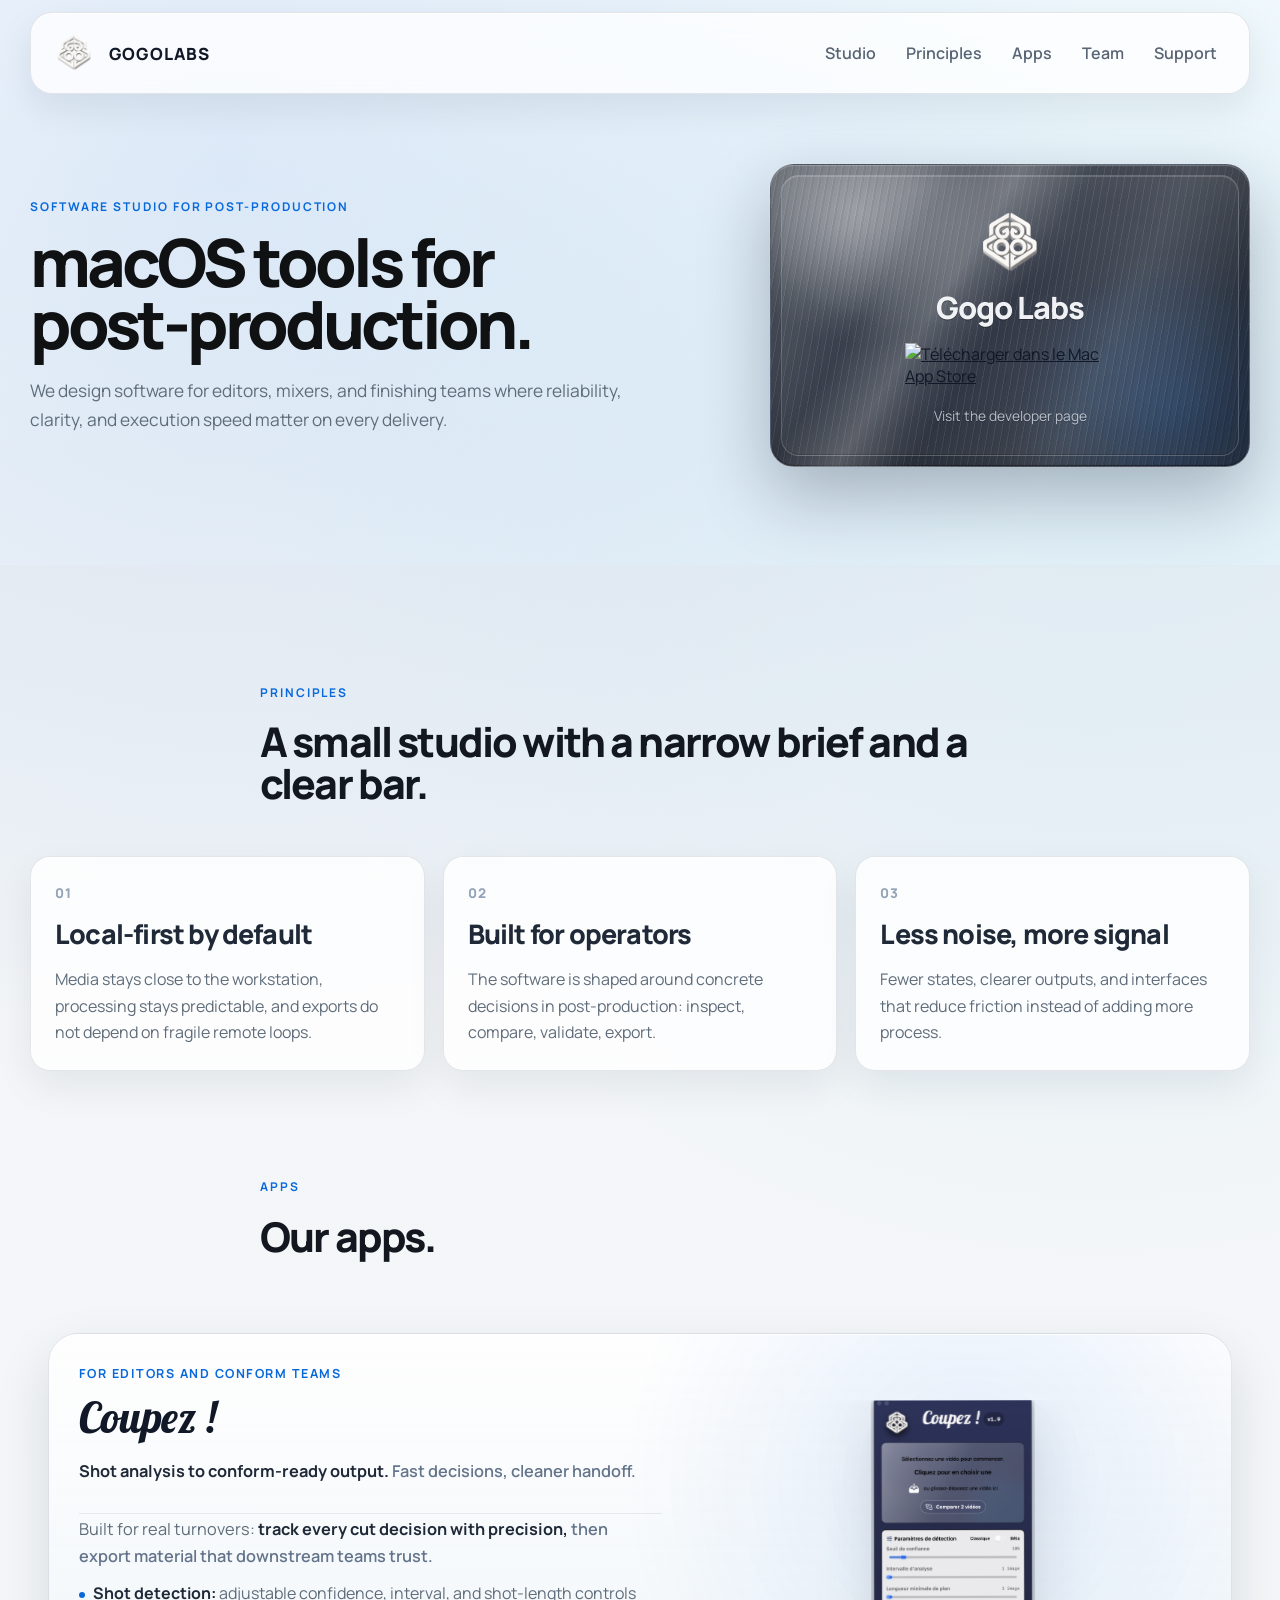
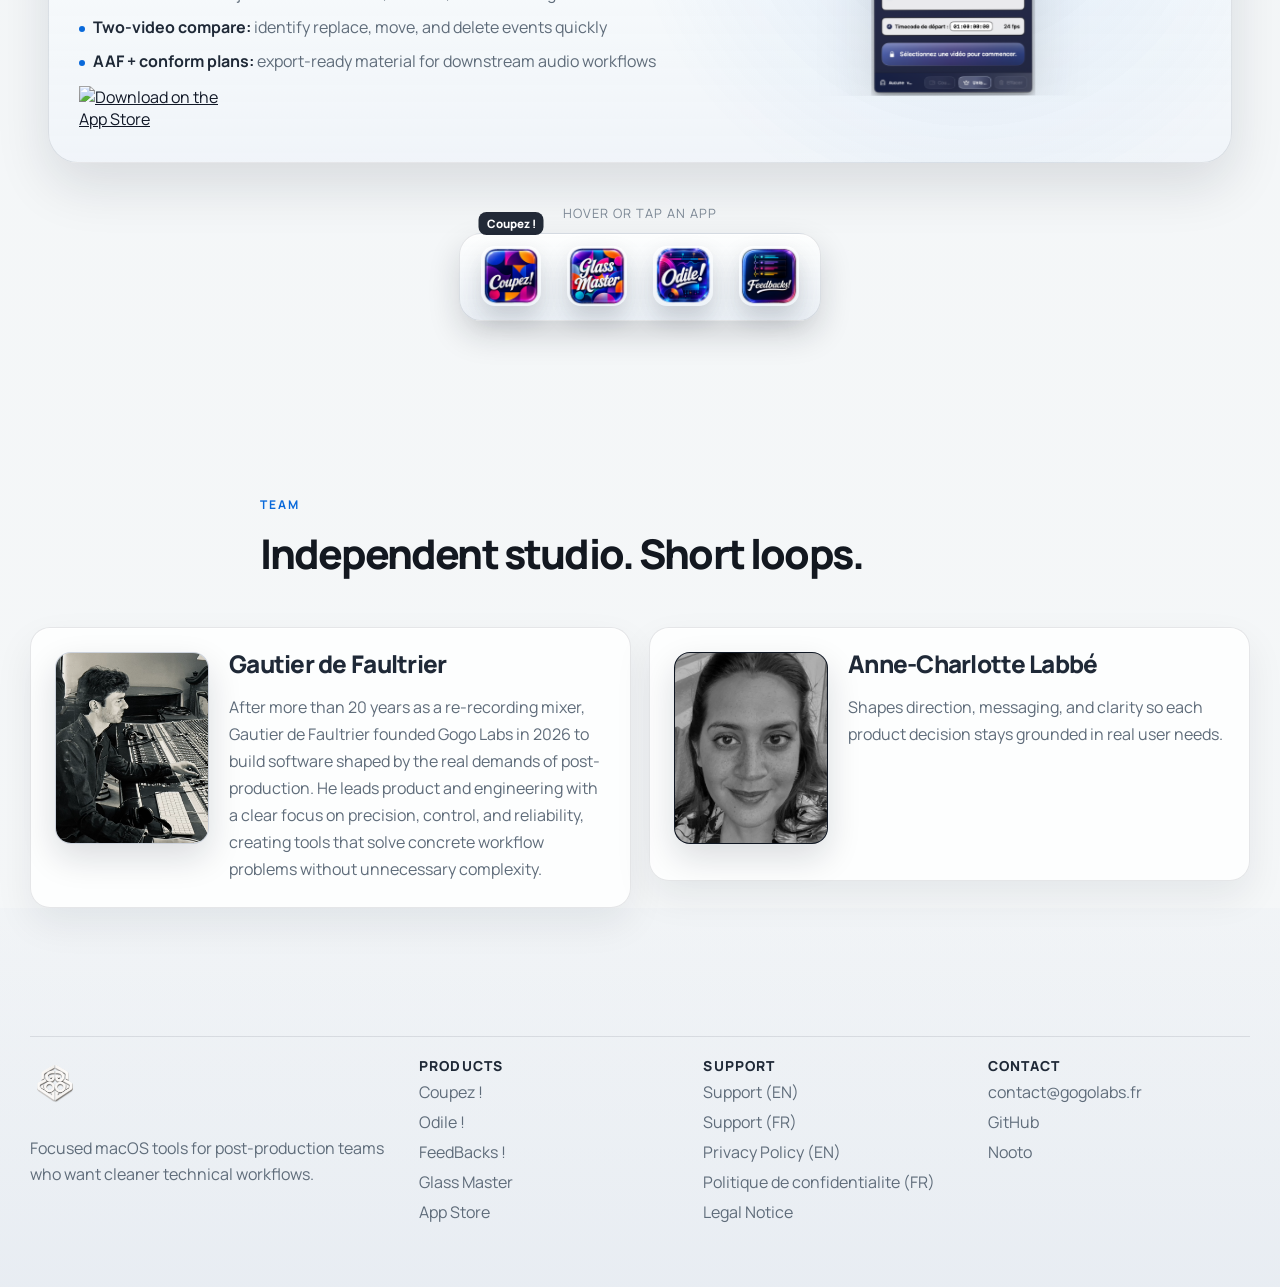
==== commit 0692836a: "Point private entry to Nooto" ====
--- a/index.html
+++ b/index.html
@@ -18,7 +18,7 @@
       rel="stylesheet"
     />
     <link rel="stylesheet" href="style.css?v=20260601-mac-native" />
-    <script defer src="https://stats.gogolabs.fr/script.js" data-website-id="120e76d3-42e2-4463-8098-781e5417f478"></script>
+    <script defer src="/analytics.js"></script>
   </head>
   <body>
     <main class="page">
@@ -68,6 +68,8 @@
                 href="https://apps.apple.com/fr/developer/gautier-de-faultrier/id1887696838?itscg=30200&itsct=apps_box_badge&mttnsubad=1887696838"
                 target="_blank"
                 rel="noopener noreferrer"
+                data-umami-event="appstore_developer_click"
+                data-umami-event-location="hero"
                 aria-label="Voir les apps de Gautier de Faultrier sur le Mac App Store"
               >
                 <img
@@ -171,7 +173,14 @@
                   workflows
                 </li>
               </ul>
-              <a class="app-store-badge-link" id="spotlightLink" href="https://apps.apple.com/fr/app/coupez/id6761286310?mt=12">
+              <a
+                class="app-store-badge-link"
+                id="spotlightLink"
+                href="https://apps.apple.com/fr/app/coupez/id6761286310?mt=12"
+                data-umami-event="appstore_app_click"
+                data-umami-event-app="coupez"
+                data-umami-event-location="spotlight"
+              >
                 <img
                   src="https://toolbox.marketingtools.apple.com/api/v2/badges/download-on-the-app-store/black/en-us?releaseDate=1776211200"
                   alt="Download on the App Store"
@@ -349,13 +358,15 @@
       <footer class="site-footer">
         <div class="footer-grid">
           <div class="footer-brand">
-            <img
-              class="footer-logo"
-              src="assets/gogolabs-logo.png"
-              alt="GogoLabs logo"
-              width="900"
-              height="900"
-            />
+            <a class="footer-logo-link" href="/private/" aria-label="Open Nooto">
+              <img
+                class="footer-logo"
+                src="assets/gogolabs-logo.png"
+                alt="GogoLabs logo"
+                width="900"
+                height="900"
+              />
+            </a>
             <p>
               Focused macOS tools for post-production teams who want cleaner technical workflows.
             </p>
@@ -371,6 +382,8 @@
               href="https://apps.apple.com/fr/developer/gautier-de-faultrier/id1736156363"
               target="_blank"
               rel="noopener noreferrer"
+              data-umami-event="appstore_developer_click"
+              data-umami-event-location="footer"
             >
               App Store
             </a>
@@ -378,8 +391,8 @@
 
           <div class="footer-column">
             <h3>Support</h3>
-            <a href="/support.html">Support (EN)</a>
-            <a href="/support-fr.html">Support (FR)</a>
+            <a href="/support.html" data-umami-event="support_click" data-umami-event-language="en">Support (EN)</a>
+            <a href="/support-fr.html" data-umami-event="support_click" data-umami-event-language="fr">Support (FR)</a>
             <a href="/privacy-policy.html">Privacy Policy (EN)</a>
             <a href="/privacy-policy-fr.html">Politique de confidentialite (FR)</a>
             <a href="/legal-notice.html">Legal Notice</a>
@@ -387,9 +400,14 @@
 
           <div class="footer-column">
             <h3>Contact</h3>
-            <a href="mailto:contact@gogolabs.fr">contact@gogolabs.fr</a>
-            <a href="https://github.com/TiegoSan" target="_blank" rel="noopener noreferrer">GitHub</a>
-            <a href="/private/" rel="nofollow">Analytics</a>
+            <a href="mailto:contact@gogolabs.fr" data-umami-event="contact_click" data-umami-event-method="email">contact@gogolabs.fr</a>
+            <a
+              href="https://github.com/TiegoSan"
+              target="_blank"
+              rel="noopener noreferrer"
+              data-umami-event="github_click"
+            >GitHub</a>
+            <a href="/private/" rel="nofollow">Nooto</a>
           </div>
         </div>
       </footer>
@@ -457,6 +475,7 @@
         }
 
         function setActive(item) {
+          const appId = item.dataset.app || "";
           const spotlightCard = spotlight.image.closest(".app-spotlight");
           items.forEach((el) => el.classList.remove("is-active"));
           item.classList.add("is-active");
@@ -504,6 +523,7 @@
             [getData(item, "li-3-strong"), getData(item, "li-3-text")],
           ]);
           spotlight.link.href = item.dataset.link || "#";
+          spotlight.link.dataset.umamiEventApp = appId;
         }
 
         function getItemFromHash() {
@@ -534,6 +554,9 @@
         }
 
         function openLightbox() {
+          trackEvent("app_preview_open", {
+            app: spotlight.link.dataset.umamiEventApp || "coupez",
+          });
           lightboxImage.src = spotlight.image.src;
           lightboxImage.alt = spotlight.image.alt;
           lightbox.classList.add("is-open");
@@ -549,10 +572,20 @@
           previewButton.focus();
         }
 
+        function trackEvent(name, data) {
+          if (typeof window.umami === "undefined" || typeof window.umami.track !== "function") {
+            return;
+          }
+          window.umami.track(name, data);
+        }
+
         items.forEach((item) => {
           item.addEventListener("mouseenter", () => setActive(item));
           item.addEventListener("focus", () => setActive(item));
-          item.addEventListener("click", () => setActive(item));
+          item.addEventListener("click", () => {
+            setActive(item);
+            trackEvent("app_select", { app: item.dataset.app || "unknown" });
+          });
         });
 
         dock.addEventListener("mousemove", (event) => applyDockScale(event.clientX));
--- a/style.css
+++ b/style.css
@@ -701,6 +701,11 @@
 .footer-logo {
   width: 50px;
   height: 50px;
+}
+
+.footer-logo-link {
+  display: inline-flex;
+  width: max-content;
 }
 
 .footer-column h3 {
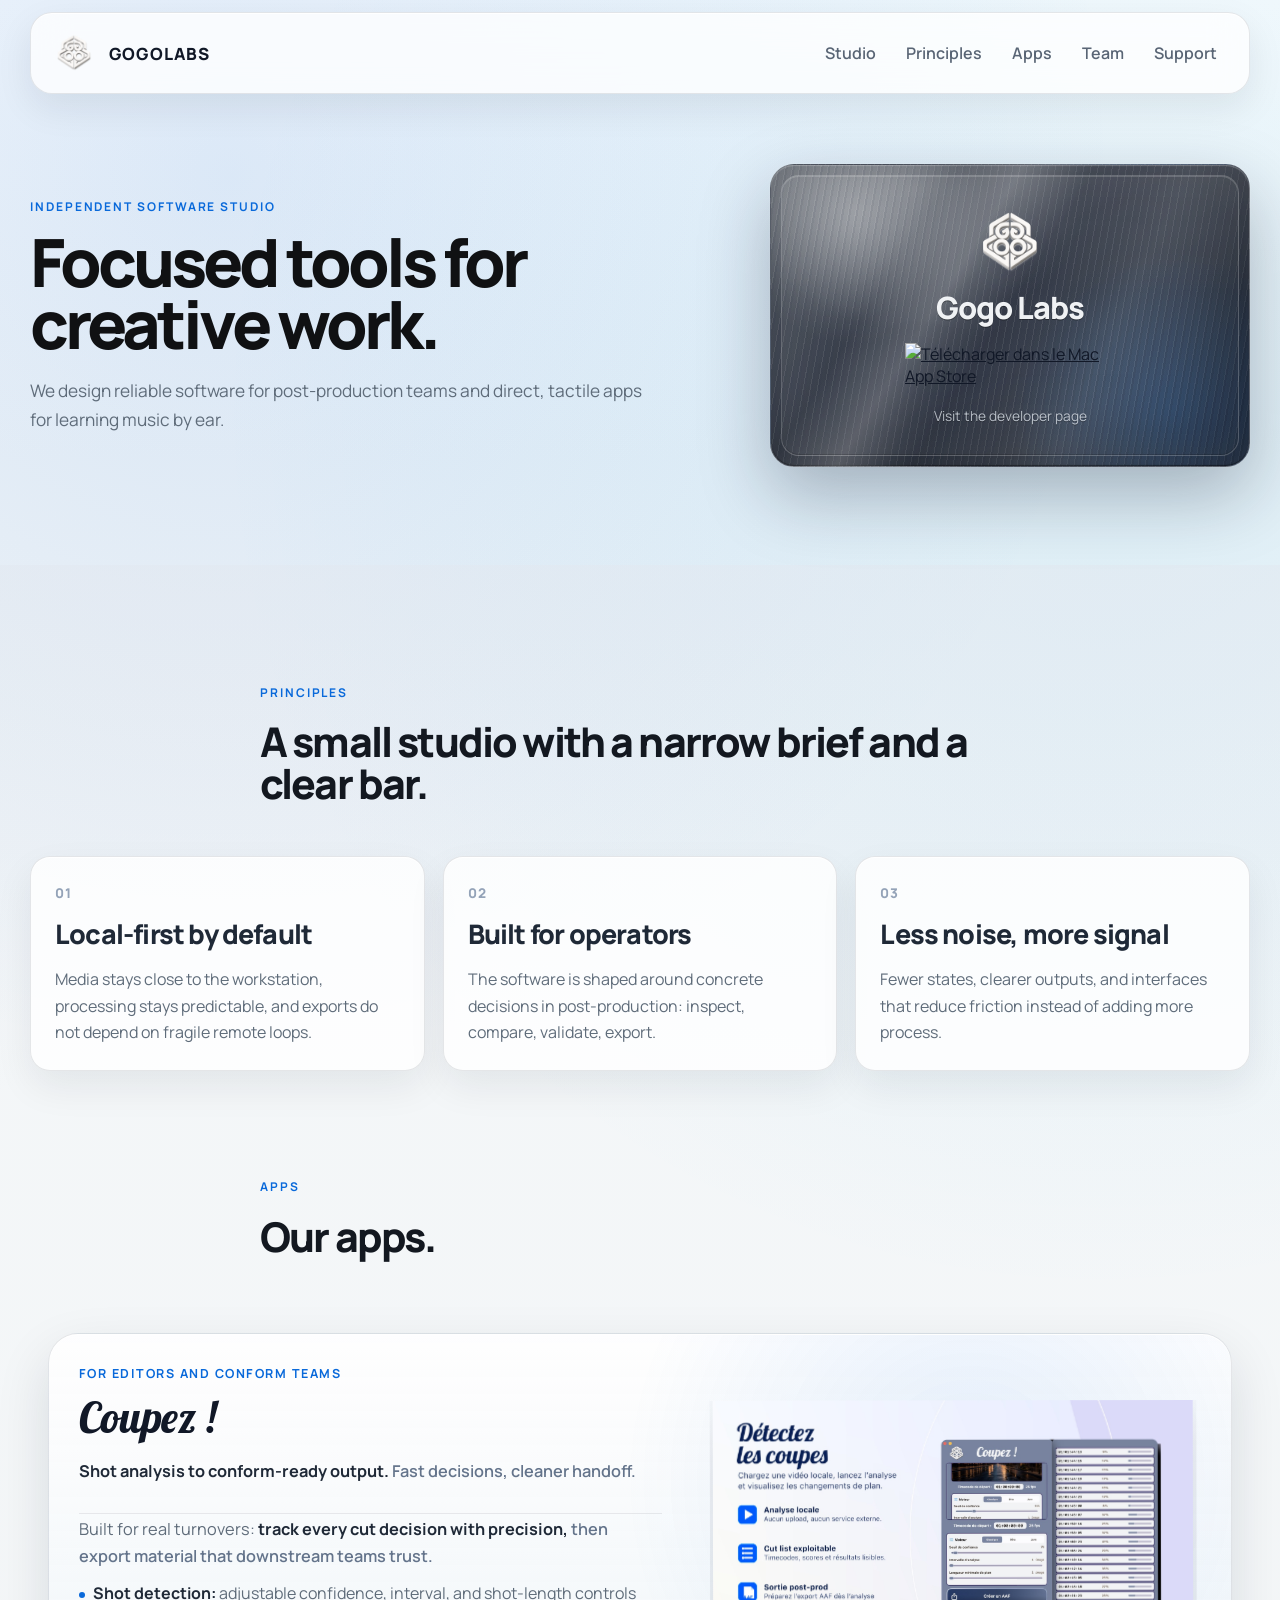
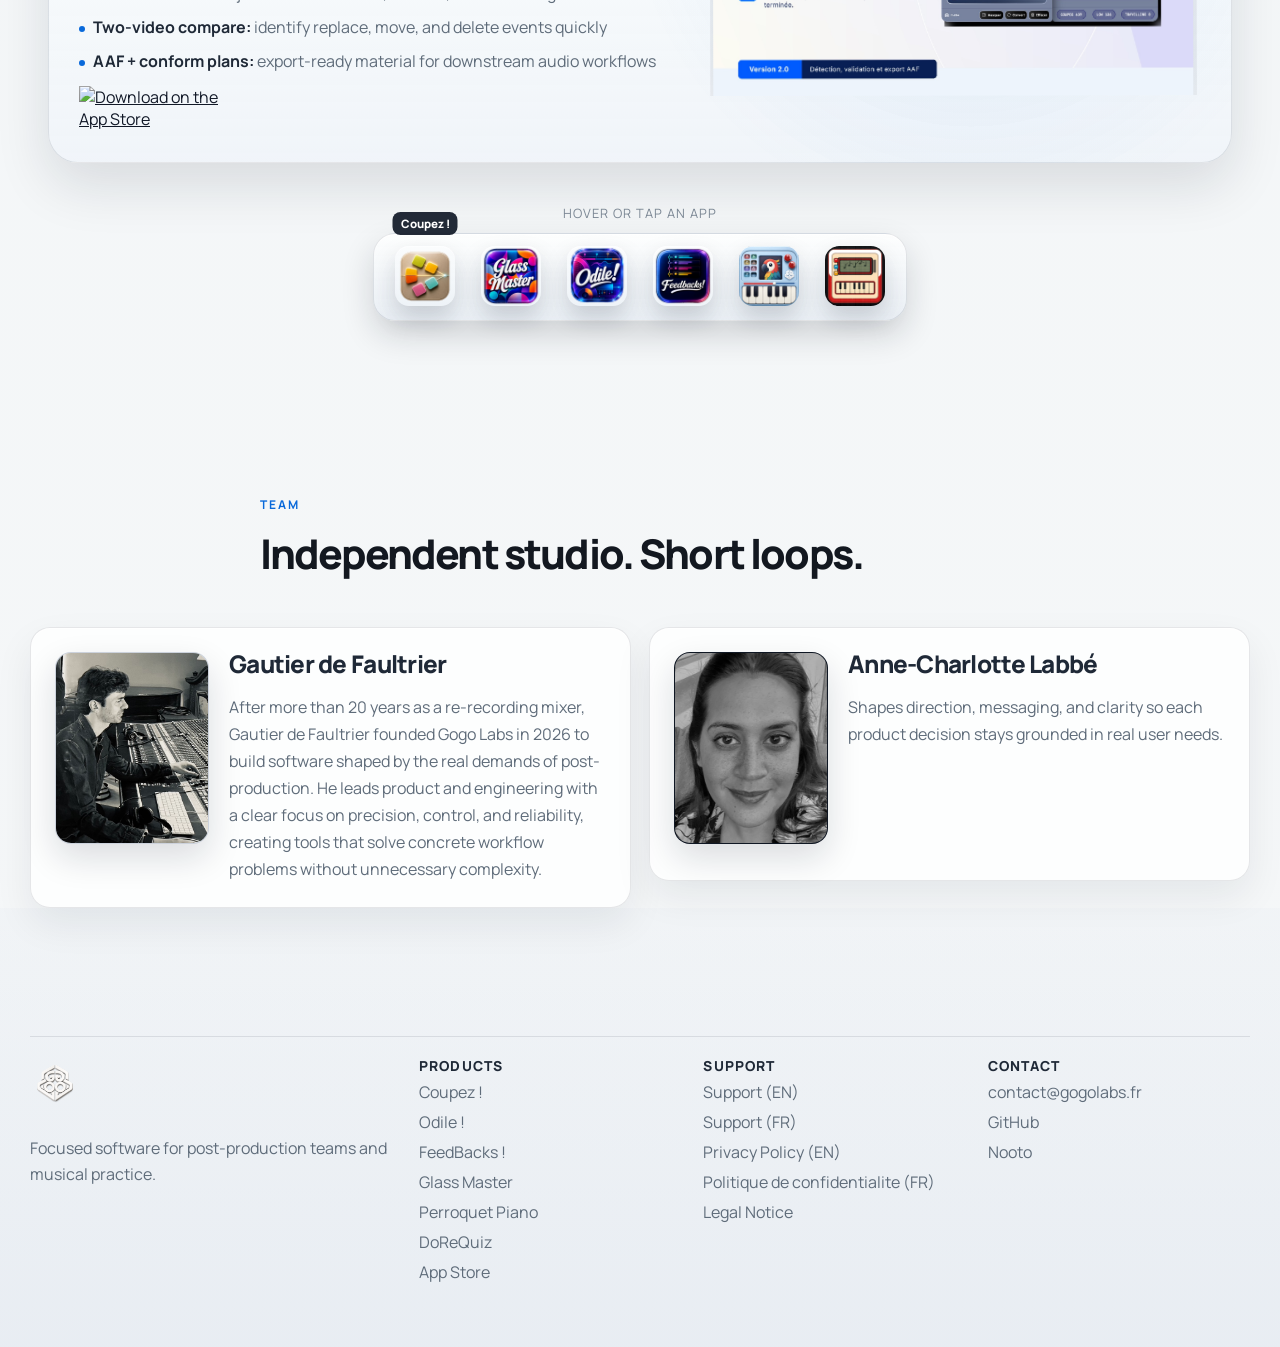
==== commit bff35a5f: "Refresh public site and App Store portfolio" ====
--- a/index.html
+++ b/index.html
@@ -7,8 +7,17 @@
     <title>GogoLabs</title>
     <meta
       name="description"
-      content="GogoLabs builds focused macOS tools for post-production: Coupez ! for cut detection and AAF workflows, Odile ! for music EDLs, FeedBacks ! for mix feedback markers, Glass Master for loudness compliance and video finishing."
+      content="GogoLabs builds focused tools for post-production and musical practice, including Coupez, Perroquet Piano, and DoReQuiz."
     />
+    <link rel="canonical" href="https://gogolabs.fr/" />
+    <link rel="alternate" hreflang="en" href="https://gogolabs.fr/" />
+    <link rel="alternate" hreflang="x-default" href="https://gogolabs.fr/" />
+    <meta property="og:type" content="website" />
+    <meta property="og:site_name" content="GogoLabs" />
+    <meta property="og:title" content="GogoLabs — focused software for creative work" />
+    <meta property="og:description" content="Independent software studio building focused tools for post-production and musical practice." />
+    <meta property="og:url" content="https://gogolabs.fr/" />
+    <meta property="og:image" content="https://gogolabs.fr/assets/gogolabs-logo.png" />
     <link rel="icon" type="image/png" href="/assets/favicon.png" />
     <link rel="apple-touch-icon" href="/assets/favicon.png" />
     <link rel="preconnect" href="https://fonts.googleapis.com" />
@@ -19,6 +28,80 @@
     />
     <link rel="stylesheet" href="style.css?v=20260601-mac-native" />
     <script defer src="/analytics.js"></script>
+    <script type="application/ld+json">
+      {
+        "@context": "https://schema.org",
+        "@graph": [
+          {
+            "@type": "Organization",
+            "@id": "https://gogolabs.fr/#organization",
+            "name": "GogoLabs",
+            "url": "https://gogolabs.fr/",
+            "logo": "https://gogolabs.fr/assets/gogolabs-logo.png",
+            "email": "contact@gogolabs.fr",
+            "sameAs": [
+              "https://github.com/TiegoSan",
+              "https://apps.apple.com/fr/developer/gautier-de-faultrier/id1887696838"
+            ]
+          },
+          {
+            "@type": "SoftwareApplication",
+            "name": "Coupez!",
+            "applicationCategory": "MultimediaApplication",
+            "operatingSystem": "macOS",
+            "softwareVersion": "2.0",
+            "downloadUrl": "https://apps.apple.com/fr/app/coupez/id6761286310?mt=12",
+            "author": { "@id": "https://gogolabs.fr/#organization" }
+          },
+          {
+            "@type": "SoftwareApplication",
+            "name": "Glass Master",
+            "applicationCategory": "MultimediaApplication",
+            "operatingSystem": "macOS",
+            "softwareVersion": "1.3",
+            "downloadUrl": "https://apps.apple.com/fr/app/glass-master/id6761866606?mt=12",
+            "author": { "@id": "https://gogolabs.fr/#organization" }
+          },
+          {
+            "@type": "SoftwareApplication",
+            "name": "Odile!",
+            "applicationCategory": "MultimediaApplication",
+            "operatingSystem": "macOS",
+            "softwareVersion": "1.0",
+            "downloadUrl": "https://apps.apple.com/fr/app/odile/id6769386761?mt=12",
+            "author": { "@id": "https://gogolabs.fr/#organization" }
+          },
+          {
+            "@type": "SoftwareApplication",
+            "name": "FeedBacks!",
+            "applicationCategory": "MultimediaApplication",
+            "operatingSystem": "macOS",
+            "softwareVersion": "1.0",
+            "downloadUrl": "https://apps.apple.com/fr/app/feedbacks/id6764426243?mt=12",
+            "author": { "@id": "https://gogolabs.fr/#organization" }
+          },
+          {
+            "@type": "SoftwareApplication",
+            "name": "Perroquet Piano",
+            "applicationCategory": "MusicApplication",
+            "operatingSystem": "iOS, iPadOS",
+            "softwareVersion": "1.2",
+            "url": "https://gogolabs.fr/perroquet/",
+            "downloadUrl": "https://apps.apple.com/fr/app/perroquet-piano/id6766993396",
+            "author": { "@id": "https://gogolabs.fr/#organization" }
+          },
+          {
+            "@type": "SoftwareApplication",
+            "name": "DoReQuiz",
+            "applicationCategory": "MusicApplication",
+            "operatingSystem": "iOS, iPadOS",
+            "softwareVersion": "1.3",
+            "downloadUrl": "https://apps.apple.com/fr/app/dorequiz/id6780059863",
+            "author": { "@id": "https://gogolabs.fr/#organization" }
+          }
+        ]
+      }
+    </script>
   </head>
   <body>
     <main class="page">
@@ -40,17 +123,17 @@
             <a href="#principles">Principles</a>
             <a href="#apps">Apps</a>
             <a href="#team">Team</a>
-            <a href="/support.html">Support</a>
+            <a href="/support/">Support</a>
           </nav>
         </div>
 
         <section class="intro" id="studio">
           <div class="intro-copy">
-            <p class="eyebrow">Software studio for post-production</p>
-            <h1>macOS tools for post-production.</h1>
+            <p class="eyebrow">Independent software studio</p>
+            <h1>Focused tools for creative work.</h1>
             <p class="intro-lead">
-              We design software for editors, mixers, and finishing teams where reliability,
-              clarity, and execution speed matter on every delivery.
+              We design reliable software for post-production teams and direct, tactile apps for
+              learning music by ear.
             </p>
 
           </div>
@@ -131,6 +214,8 @@
           <span class="apps-anchor" id="apps-odile"></span>
           <span class="apps-anchor" id="apps-feedbacks"></span>
           <span class="apps-anchor" id="apps-glass-master"></span>
+          <span class="apps-anchor" id="apps-perroquet"></span>
+          <span class="apps-anchor" id="apps-dorequiz"></span>
         </div>
         <div class="apps-dock-shell">
           <article class="app-spotlight" id="appSpotlight" aria-live="polite">
@@ -146,10 +231,10 @@
               <button class="app-preview-button" id="spotlightPreviewButton" type="button">
                 <img
                   id="spotlightImage"
-                  src="assets/coupez-app.png"
-                  alt="Coupez ! app preview"
-                  width="976"
-                  height="1706"
+                  src="assets/products/coupez-2.0.jpg"
+                  alt="Coupez 2.0 App Store screenshot"
+                  width="1600"
+                  height="1000"
                 />
               </button>
             </div>
@@ -199,7 +284,7 @@
                 data-title="Coupez !"
                 data-summary-strong="Shot analysis to conform-ready output."
                 data-summary-em="Fast decisions, cleaner handoff."
-                data-extra-prefix="Built for real turnovers:"
+                data-extra-prefix="Public version 2.0 on the Mac App Store:"
                 data-extra-strong="track every cut decision with precision,"
                 data-extra-em="then export material that downstream teams trust."
                 data-li-1-strong="Shot detection:"
@@ -209,13 +294,13 @@
                 data-li-3-strong="AAF + conform plans:"
                 data-li-3-text="export-ready material for downstream audio workflows"
                 data-link="https://apps.apple.com/fr/app/coupez/id6761286310?mt=12"
-                data-image="assets/coupez-app.png"
-                data-alt="Coupez ! app preview"
-                data-preview="tall"
+                data-image="assets/products/coupez-2.0.jpg"
+                data-alt="Coupez 2.0 App Store screenshot"
+                data-preview="wide"
                 data-accent="126, 87, 255"
                 data-accent-2="255, 83, 190"
               >
-                <img src="assets/coupez-icon.png" alt="" />
+                <img src="assets/coupez-icon-public.png" alt="" width="256" height="256" />
                 <span>Coupez !</span>
               </button>
 
@@ -226,7 +311,7 @@
                 data-title="Glass Master"
                 data-summary-strong="Complete loudness and delivery control."
                 data-summary-em="Measure, verify, and deliver in one workspace."
-                data-extra-prefix="Built to reduce context switching:"
+                data-extra-prefix="Public version 1.3 on the Mac App Store:"
                 data-extra-strong="validate targets, inspect sections, and export reports,"
                 data-extra-em="without rebuilding the workflow before delivery."
                 data-li-1-strong="Single-pass metering:"
@@ -236,13 +321,13 @@
                 data-li-3-strong="Finishing outputs:"
                 data-li-3-text="reports and exports without jumping across multiple tools"
                 data-link="https://apps.apple.com/fr/app/glass-master/id6761866606?mt=12"
-                data-image="assets/glass-master-app.png"
-                data-alt="Glass Master app preview"
-                data-preview="tall"
+                data-image="assets/products/glass-master-1.3.jpg"
+                data-alt="Glass Master 1.3 App Store screenshot"
+                data-preview="wide"
                 data-accent="73, 213, 255"
                 data-accent-2="255, 176, 73"
               >
-                <img src="assets/glass-master-icon.png" alt="" />
+                <img src="assets/glass-master-icon-public.png" alt="" width="256" height="256" />
                 <span>Glass Master</span>
               </button>
 
@@ -253,7 +338,7 @@
                 data-title="Odile !"
                 data-summary-strong="Selected Pro Tools tracks to clean music EDL."
                 data-summary-em="No manual cue-sheet rebuild."
-                data-extra-prefix="Built around the live session:"
+                data-extra-prefix="Public version 1.0 on the Mac App Store:"
                 data-extra-strong="read tracks, clean rows, apply offsets,"
                 data-extra-em="then export XLSX or send markers back to Pro Tools."
                 data-li-1-strong="PTSL reading:"
@@ -263,13 +348,13 @@
                 data-li-3-strong="Markers + XLSX:"
                 data-li-3-text="create Pro Tools markers and export formatted spreadsheets"
                 data-link="https://apps.apple.com/fr/app/odile/id6769386761?mt=12"
-                data-image="assets/odile-app.png"
-                data-alt="Odile ! app preview"
+                data-image="assets/products/odile-1.0.jpg"
+                data-alt="Odile 1.0 App Store screenshot"
                 data-preview="wide"
                 data-accent="202, 91, 255"
                 data-accent-2="91, 129, 255"
               >
-                <img src="assets/odile-icon.png" alt="" />
+                <img src="assets/odile-icon-public.png" alt="" width="256" height="256" />
                 <span>Odile !</span>
               </button>
 
@@ -280,7 +365,7 @@
                 data-title="FeedBacks !"
                 data-summary-strong="Mix notes to timeline-ready markers."
                 data-summary-em="From text or clipboard to session, fast."
-                data-extra-prefix="Built for review cleanup:"
+                data-extra-prefix="Public version 1.0 on the Mac App Store:"
                 data-extra-strong="parse rows, preview marker settings,"
                 data-extra-em="then import to Pro Tools or export AAF."
                 data-li-1-strong="Text import:"
@@ -290,15 +375,69 @@
                 data-li-3-strong="Pro Tools + AAF:"
                 data-li-3-text="import markers into Pro Tools or export an AAF marker file"
                 data-link="https://apps.apple.com/fr/app/feedbacks/id6764426243?mt=12"
-                data-image="assets/feedbacks-app.png"
-                data-alt="FeedBacks ! app preview"
+                data-image="assets/products/feedbacks-1.0.jpg"
+                data-alt="FeedBacks 1.0 App Store screenshot"
                 data-preview="wide"
                 data-trim="sides"
                 data-accent="73, 213, 255"
                 data-accent-2="255, 88, 147"
               >
-                <img src="assets/feedbacks-icon.png" alt="" />
+                <img src="assets/feedbacks-icon-public.png" alt="" width="256" height="256" />
                 <span>FeedBacks !</span>
+              </button>
+
+              <button
+                class="dock-item"
+                data-app="perroquet"
+                data-kicker="For learning melodies by ear"
+                data-title="Perroquet Piano"
+                data-summary-strong="Record a melody, see its notes, and replay it."
+                data-summary-em="A direct path from sound to the keyboard."
+                data-extra-prefix="Public version 1.2 on iPhone and iPad:"
+                data-extra-strong="analyze short recordings and isolate a playable melodic line,"
+                data-extra-em="then practise it note by note at your own pace."
+                data-li-1-strong="Audio analysis:"
+                data-li-1-text="record a voice, instrument, or song excerpt"
+                data-li-2-strong="Practice controls:"
+                data-li-2-text="slow playback and simplify dense melodies"
+                data-li-3-strong="Playable keyboard:"
+                data-li-3-text="see the detected notes and replay the phrase"
+                data-link="https://apps.apple.com/fr/app/perroquet-piano/id6766993396"
+                data-image="assets/products/perroquet-1.2-public.jpg"
+                data-alt="Perroquet Piano 1.2 running on iPhone"
+                data-preview="wide"
+                data-accent="104, 178, 139"
+                data-accent-2="170, 112, 176"
+              >
+                <img src="assets/perroquet-icon-public.jpg" alt="" width="256" height="256" />
+                <span>Perroquet</span>
+              </button>
+
+              <button
+                class="dock-item"
+                data-app="dorequiz"
+                data-kicker="For playful ear training"
+                data-title="DoReQuiz"
+                data-summary-strong="Listen, find the notes, and progress round after round."
+                data-summary-em="Musical ear training without a theory-heavy interface."
+                data-extra-prefix="Public version 1.3 on iPhone and iPad:"
+                data-extra-strong="six tactile practice modes with immediate feedback,"
+                data-extra-em="plus Game Center leaderboards."
+                data-li-1-strong="Multiple modes:"
+                data-li-1-text="guided, easy, normal, instruments, chords, and freestyle"
+                data-li-2-strong="Immediate feedback:"
+                data-li-2-text="a clear keyboard and short, repeatable challenges"
+                data-li-3-strong="Localized:"
+                data-li-3-text="available in French, English, and Japanese"
+                data-link="https://apps.apple.com/fr/app/dorequiz/id6780059863"
+                data-image="assets/products/dorequiz-1.3-public.jpg"
+                data-alt="DoReQuiz 1.3 running on iPhone"
+                data-preview="wide"
+                data-accent="226, 44, 38"
+                data-accent-2="255, 190, 73"
+              >
+                <img src="assets/dorequiz-icon-public.jpg" alt="" width="256" height="256" />
+                <span>DoReQuiz</span>
               </button>
             </div>
           </div>
@@ -316,10 +455,12 @@
             <div class="team-photo-frame">
               <img
                 class="team-photo"
-                src="assets/team-gautier.png"
+                src="assets/responsive/team-gautier-1200.jpg"
+                srcset="assets/responsive/team-gautier-640.jpg 640w, assets/responsive/team-gautier-1200.jpg 1200w"
+                sizes="(max-width: 760px) 88vw, 44vw"
                 alt="Gautier de Faultrier in the studio"
-                width="1458"
-                height="1442"
+                width="1200"
+                height="1187"
               />
             </div>
             <div class="team-copy">
@@ -338,10 +479,12 @@
             <div class="team-photo-frame">
               <img
                 class="team-photo"
-                src="assets/team-anne-charlotte.png"
+                src="assets/responsive/team-anne-charlotte-1200.jpg"
+                srcset="assets/responsive/team-anne-charlotte-640.jpg 640w, assets/responsive/team-anne-charlotte-1200.jpg 1200w"
+                sizes="(max-width: 760px) 88vw, 44vw"
                 alt="Anne-Charlotte Labbe portrait"
-                width="1487"
-                height="2540"
+                width="703"
+                height="1200"
               />
             </div>
             <div class="team-copy">
@@ -368,7 +511,7 @@
               />
             </a>
             <p>
-              Focused macOS tools for post-production teams who want cleaner technical workflows.
+              Focused software for post-production teams and musical practice.
             </p>
           </div>
 
@@ -378,8 +521,10 @@
             <a href="#apps-odile">Odile !</a>
             <a href="#apps-feedbacks">FeedBacks !</a>
             <a href="#apps-glass-master">Glass Master</a>
+            <a href="#apps-perroquet">Perroquet Piano</a>
+            <a href="#apps-dorequiz">DoReQuiz</a>
             <a
-              href="https://apps.apple.com/fr/developer/gautier-de-faultrier/id1736156363"
+              href="https://apps.apple.com/fr/developer/gautier-de-faultrier/id1887696838"
               target="_blank"
               rel="noopener noreferrer"
               data-umami-event="appstore_developer_click"
@@ -391,7 +536,7 @@
 
           <div class="footer-column">
             <h3>Support</h3>
-            <a href="/support.html" data-umami-event="support_click" data-umami-event-language="en">Support (EN)</a>
+            <a href="/support/" data-umami-event="support_click" data-umami-event-language="en">Support (EN)</a>
             <a href="/support-fr.html" data-umami-event="support_click" data-umami-event-language="fr">Support (FR)</a>
             <a href="/privacy-policy.html">Privacy Policy (EN)</a>
             <a href="/privacy-policy-fr.html">Politique de confidentialite (FR)</a>
@@ -419,7 +564,7 @@
         <button class="image-lightbox-close" id="imageLightboxClose" type="button" aria-label="Close preview">
           ×
         </button>
-        <img id="imageLightboxImage" src="assets/coupez-app.png" alt="" />
+        <img id="imageLightboxImage" src="assets/products/coupez-2.0.jpg" alt="" />
       </div>
     </div>
 
--- a/style.css
+++ b/style.css
@@ -813,6 +813,116 @@
 .legal-back-link {
   display: inline-block;
   margin-top: 10px;
+}
+
+.legal-card-open {
+  border-color: rgba(180, 83, 9, 0.28);
+  background: #fffaf0;
+}
+
+.legal-card code {
+  overflow-wrap: anywhere;
+  font-size: 0.92em;
+}
+
+.product-page {
+  display: grid;
+  gap: 30px;
+  padding-top: 42px;
+  padding-bottom: 76px;
+}
+
+.product-hero {
+  display: grid;
+  grid-template-columns: minmax(300px, 0.78fr) minmax(520px, 1.22fr);
+  gap: clamp(28px, 5vw, 64px);
+  align-items: center;
+  padding: clamp(24px, 4vw, 48px);
+  border: 1px solid var(--line);
+  border-radius: 30px;
+  background:
+    radial-gradient(circle at 85% 12%, rgba(104, 178, 139, 0.18), transparent 34%),
+    radial-gradient(circle at 8% 88%, rgba(170, 112, 176, 0.14), transparent 36%),
+    var(--surface);
+  box-shadow: 0 24px 60px rgba(17, 24, 39, 0.1);
+}
+
+.product-copy {
+  display: grid;
+  gap: 22px;
+}
+
+.product-copy .eyebrow {
+  margin-bottom: -8px;
+}
+
+.product-copy h1 {
+  max-width: 9ch;
+}
+
+.product-actions {
+  display: flex;
+  flex-wrap: wrap;
+  gap: 10px;
+}
+
+.product-primary-link,
+.product-secondary-link {
+  display: inline-flex;
+  align-items: center;
+  justify-content: center;
+  min-height: 46px;
+  padding: 0 18px;
+  border-radius: 12px;
+  font-weight: 800;
+  text-decoration: none;
+}
+
+.product-primary-link {
+  color: #ffffff;
+  background: #111827;
+}
+
+.product-secondary-link {
+  color: #1f2937;
+  border: 1px solid var(--line-strong);
+  background: rgba(255, 255, 255, 0.76);
+}
+
+.product-primary-link:hover,
+.product-secondary-link:hover {
+  transform: translateY(-1px);
+}
+
+.product-compatibility,
+.product-shot figcaption {
+  color: var(--muted);
+  font-size: 0.82rem;
+}
+
+.product-shot {
+  min-width: 0;
+  margin: 0;
+}
+
+.product-shot img {
+  width: 100%;
+  border-radius: 18px;
+  box-shadow: 0 22px 48px rgba(17, 24, 39, 0.2);
+}
+
+.product-shot figcaption {
+  margin-top: 10px;
+}
+
+.product-feature-grid {
+  display: grid;
+  grid-template-columns: repeat(3, minmax(0, 1fr));
+  gap: 18px;
+}
+
+.product-feature-grid .principle h2 {
+  font-size: clamp(1.4rem, 2vw, 1.9rem);
 }
 
 .panel {
@@ -1367,6 +1477,11 @@
     grid-template-columns: minmax(0, 1fr);
   }
 
+  .product-hero,
+  .product-feature-grid {
+    grid-template-columns: minmax(0, 1fr);
+  }
+
   .app-spotlight,
   .app-spotlight.is-wide-preview {
     grid-template-columns: minmax(0, 1fr);
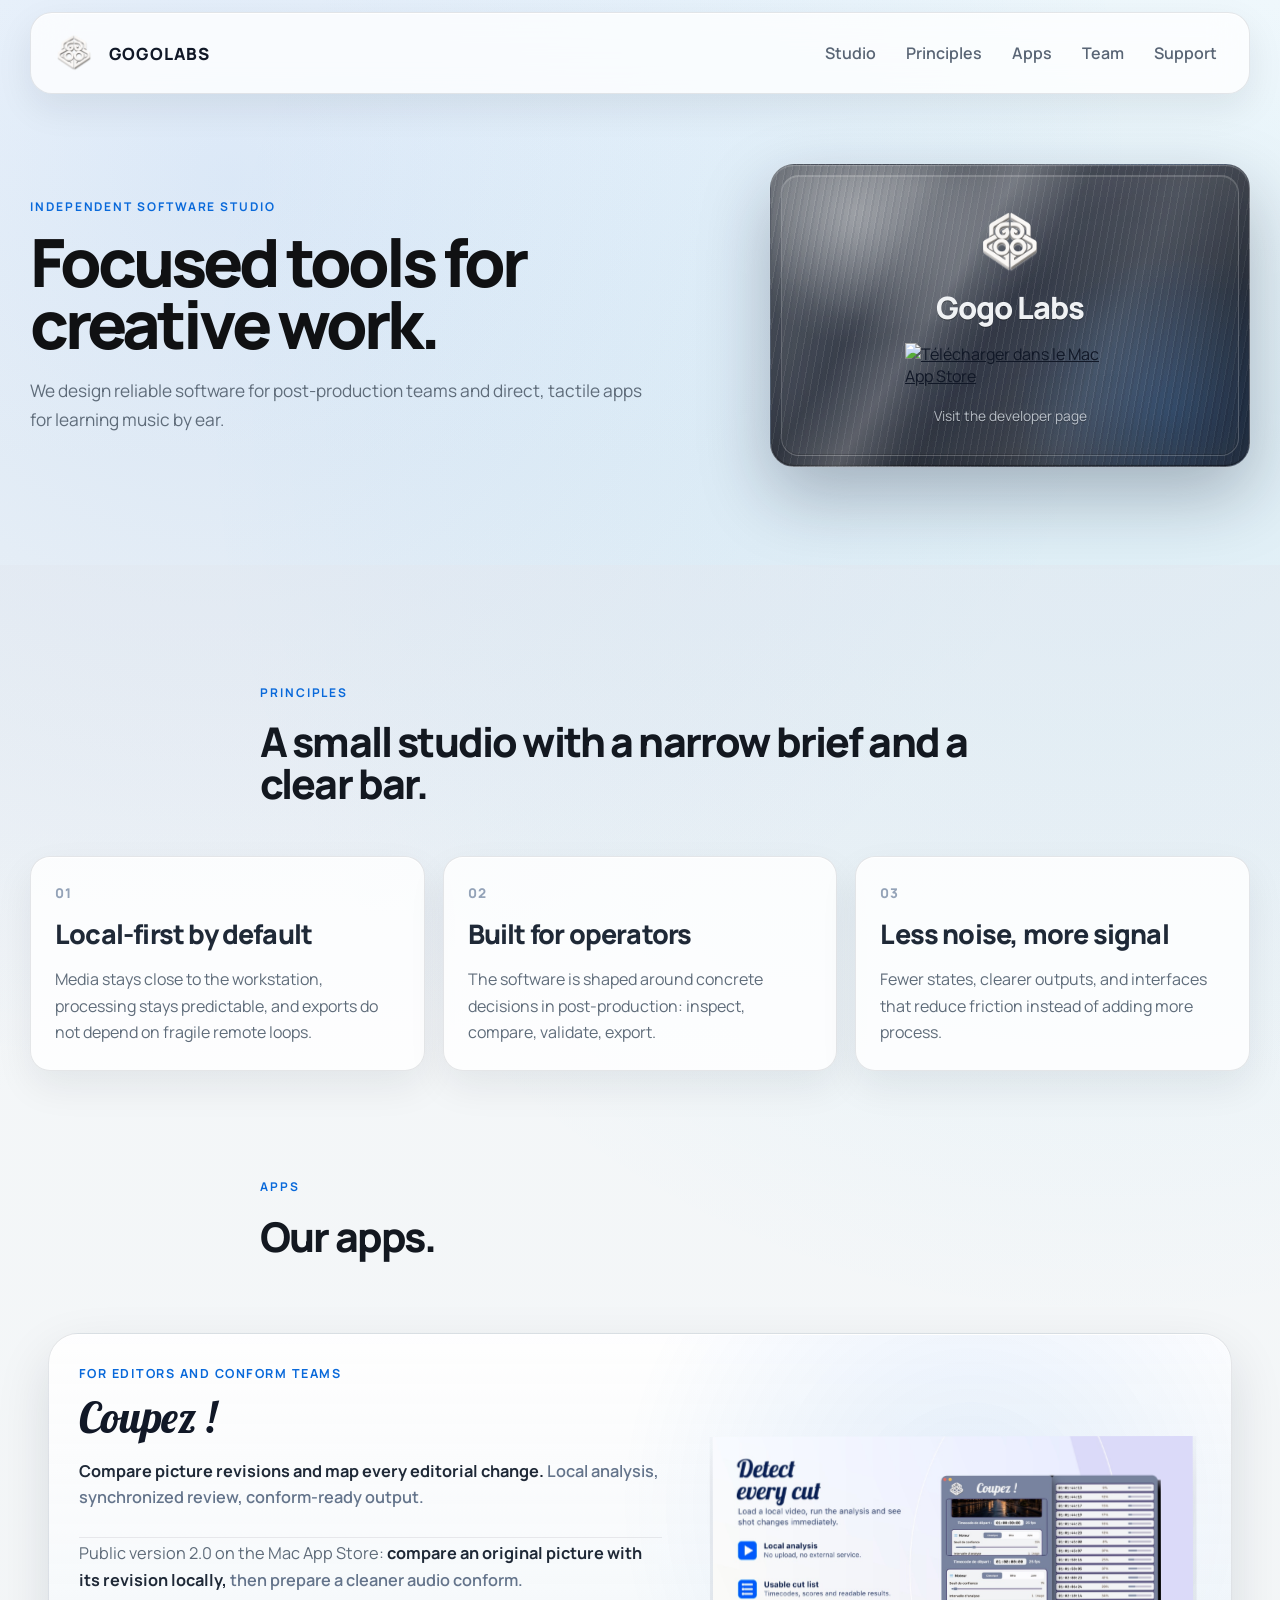
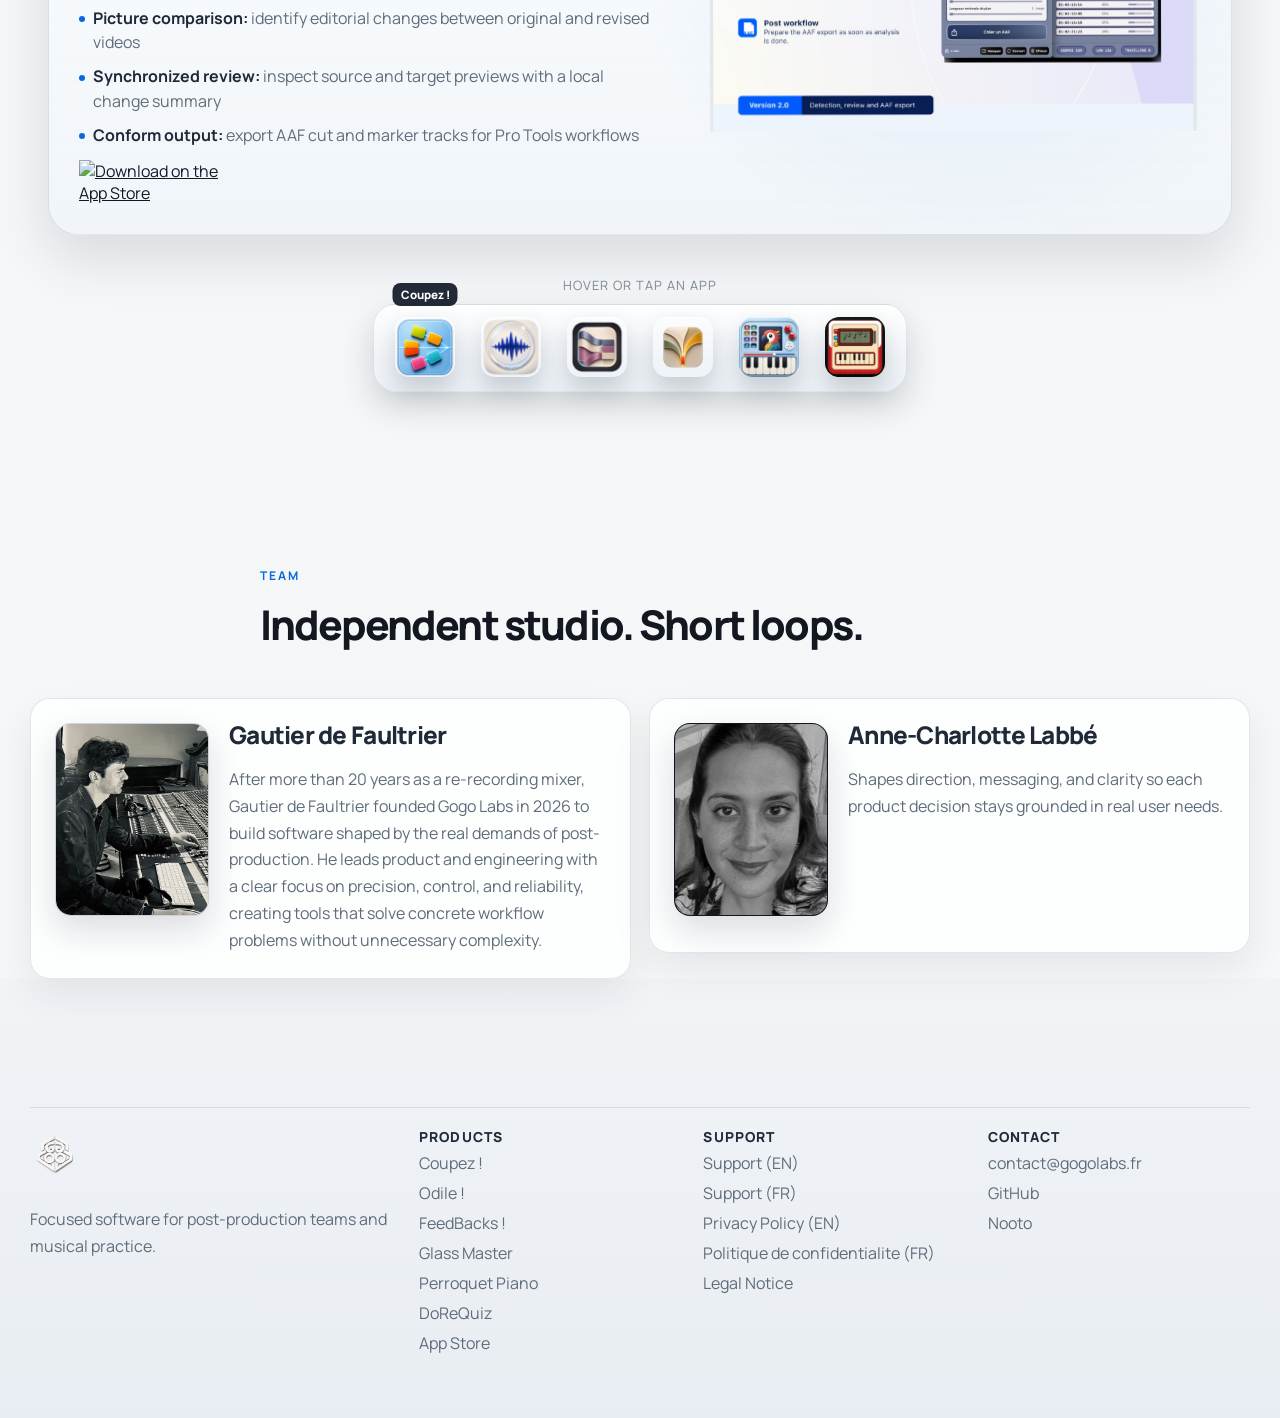
==== commit 57a4180a: "Use latest product artwork and descriptions" ====
--- a/index.html
+++ b/index.html
@@ -223,38 +223,38 @@
               <p class="app-kicker" id="spotlightKicker">For editors and conform teams</p>
               <h3 id="spotlightTitle">Coupez !</h3>
               <p class="app-summary" id="spotlightSummary">
-                <strong>Shot analysis to conform-ready output.</strong>
-                <em>Fast decisions, cleaner handoff.</em>
+                <strong>Compare picture revisions and map every editorial change.</strong>
+                <em>Local analysis, synchronized review, conform-ready output.</em>
               </p>
             </div>
             <div class="app-spotlight-visual">
               <button class="app-preview-button" id="spotlightPreviewButton" type="button">
                 <img
                   id="spotlightImage"
-                  src="assets/products/coupez-2.0.jpg"
-                  alt="Coupez 2.0 App Store screenshot"
-                  width="1600"
-                  height="1000"
+                  src="assets/products/coupez-current.jpg"
+                  alt="Coupez App Store screenshot showing local cut detection"
+                  width="1440"
+                  height="900"
                 />
               </button>
             </div>
             <div class="app-spotlight-bottom">
               <p class="app-summary app-summary-extra" id="spotlightExtra">
-                Built for real turnovers:
-                <strong>track every cut decision with precision,</strong>
-                <em>then export material that downstream teams trust.</em>
+                Public version 2.0 on the Mac App Store:
+                <strong>compare an original picture with its revision locally,</strong>
+                <em>then prepare a cleaner audio conform.</em>
               </p>
               <ul class="app-list" id="spotlightList">
                 <li>
-                  <strong>Shot detection:</strong> adjustable confidence, interval, and shot-length
-                  controls
+                  <strong>Picture comparison:</strong> identify editorial changes between original
+                  and revised videos
                 </li>
                 <li>
-                  <strong>Two-video compare:</strong> identify replace, move, and delete events
-                  quickly
+                  <strong>Synchronized review:</strong> inspect source and target previews with a
+                  local change summary
                 </li>
                 <li>
-                  <strong>AAF + conform plans:</strong> export-ready material for downstream audio
+                  <strong>Conform output:</strong> export AAF cut and marker tracks for Pro Tools
                   workflows
                 </li>
               </ul>
@@ -282,25 +282,25 @@
                 data-app="coupez"
                 data-kicker="For editors and conform teams"
                 data-title="Coupez !"
-                data-summary-strong="Shot analysis to conform-ready output."
-                data-summary-em="Fast decisions, cleaner handoff."
+                data-summary-strong="Compare picture revisions and map every editorial change."
+                data-summary-em="Local analysis, synchronized review, conform-ready output."
                 data-extra-prefix="Public version 2.0 on the Mac App Store:"
-                data-extra-strong="track every cut decision with precision,"
-                data-extra-em="then export material that downstream teams trust."
-                data-li-1-strong="Shot detection:"
-                data-li-1-text="adjustable confidence, interval, and shot-length controls"
-                data-li-2-strong="Two-video compare:"
-                data-li-2-text="identify replace, move, and delete events quickly"
-                data-li-3-strong="AAF + conform plans:"
-                data-li-3-text="export-ready material for downstream audio workflows"
+                data-extra-strong="compare an original picture with its revision locally,"
+                data-extra-em="then prepare a cleaner audio conform."
+                data-li-1-strong="Picture comparison:"
+                data-li-1-text="identify editorial changes between original and revised videos"
+                data-li-2-strong="Synchronized review:"
+                data-li-2-text="inspect source and target previews with a local change summary"
+                data-li-3-strong="Conform output:"
+                data-li-3-text="export AAF cut and marker tracks for Pro Tools workflows"
                 data-link="https://apps.apple.com/fr/app/coupez/id6761286310?mt=12"
-                data-image="assets/products/coupez-2.0.jpg"
-                data-alt="Coupez 2.0 App Store screenshot"
+                data-image="assets/products/coupez-current.jpg"
+                data-alt="Coupez App Store screenshot showing local cut detection"
                 data-preview="wide"
                 data-accent="126, 87, 255"
                 data-accent-2="255, 83, 190"
               >
-                <img src="assets/coupez-icon-public.png" alt="" width="256" height="256" />
+                <img src="assets/coupez-icon-current.png" alt="" width="256" height="256" />
                 <span>Coupez !</span>
               </button>
 
@@ -309,25 +309,25 @@
                 data-app="glass-master"
                 data-kicker="For mixers, QC, and finishing"
                 data-title="Glass Master"
-                data-summary-strong="Complete loudness and delivery control."
-                data-summary-em="Measure, verify, and deliver in one workspace."
-                data-extra-prefix="Public version 1.3 on the Mac App Store:"
-                data-extra-strong="validate targets, inspect sections, and export reports,"
-                data-extra-em="without rebuilding the workflow before delivery."
-                data-li-1-strong="Single-pass metering:"
-                data-li-1-text="Integrated, LRA, True Peak, duration, and timing context"
-                data-li-2-strong="Dialogue intelligence:"
-                data-li-2-text="platform-oriented presets for faster validation"
-                data-li-3-strong="Finishing outputs:"
-                data-li-3-text="reports and exports without jumping across multiple tools"
+                data-summary-strong="Turn a folder of masters into a repeatable delivery check."
+                data-summary-em="One PASS or FAIL result, with details on demand."
+                data-extra-prefix="Latest 1.5 product preview; version 1.3 currently on the Mac App Store:"
+                data-extra-strong="batch-check loudness, dialogue, consistency, and delivery specs,"
+                data-extra-em="then export a professional PDF report."
+                data-li-1-strong="Batch QC:"
+                data-li-1-text="measure integrated loudness, LRA, true peak, duration, and consistency"
+                data-li-2-strong="Repeatable standards:"
+                data-li-2-text="use built-in presets or define file counts, targets, and silence tolerances"
+                data-li-3-strong="Delivery tools:"
+                data-li-3-text="export reports and create or replace video audio from the same workspace"
                 data-link="https://apps.apple.com/fr/app/glass-master/id6761866606?mt=12"
-                data-image="assets/products/glass-master-1.3.jpg"
-                data-alt="Glass Master 1.3 App Store screenshot"
+                data-image="assets/products/glass-master-current.jpg"
+                data-alt="Glass Master latest product screenshot showing a completed PASS result"
                 data-preview="wide"
                 data-accent="73, 213, 255"
                 data-accent-2="255, 176, 73"
               >
-                <img src="assets/glass-master-icon-public.png" alt="" width="256" height="256" />
+                <img src="assets/glass-master-icon-current.png" alt="" width="256" height="256" />
                 <span>Glass Master</span>
               </button>
 
@@ -336,25 +336,25 @@
                 data-app="odile"
                 data-kicker="For music editors and Pro Tools teams"
                 data-title="Odile !"
-                data-summary-strong="Selected Pro Tools tracks to clean music EDL."
-                data-summary-em="No manual cue-sheet rebuild."
+                data-summary-strong="Turn selected Pro Tools tracks into a clean music EDL."
+                data-summary-em="Accurate timecodes without manual cue-sheet rebuilding."
                 data-extra-prefix="Public version 1.0 on the Mac App Store:"
-                data-extra-strong="read tracks, clean rows, apply offsets,"
-                data-extra-em="then export XLSX or send markers back to Pro Tools."
-                data-li-1-strong="PTSL reading:"
-                data-li-1-text="import selected Pro Tools tracks with timing context"
-                data-li-2-strong="Music EDL cleanup:"
-                data-li-2-text="edit rows, merge selections, delete noise, and keep durations visible"
-                data-li-3-strong="Markers + XLSX:"
-                data-li-3-text="create Pro Tools markers and export formatted spreadsheets"
+                data-extra-strong="retrieve and clean regions through PTSL,"
+                data-extra-em="then deliver XLSX, CSV, or exact Pro Tools markers."
+                data-li-1-strong="Direct PTSL link:"
+                data-li-1-text="read selected tracks from the open Pro Tools session"
+                data-li-2-strong="Smart cleanup:"
+                data-li-2-text="ignore technical renders, merge generic clips, and apply global offsets"
+                data-li-3-strong="Professional exports:"
+                data-li-3-text="create formatted Excel cue sheets, CSV, and Pro Tools memory locations"
                 data-link="https://apps.apple.com/fr/app/odile/id6769386761?mt=12"
-                data-image="assets/products/odile-1.0.jpg"
-                data-alt="Odile 1.0 App Store screenshot"
+                data-image="assets/products/odile-current.jpg"
+                data-alt="Odile current App Store screenshot"
                 data-preview="wide"
                 data-accent="202, 91, 255"
                 data-accent-2="91, 129, 255"
               >
-                <img src="assets/odile-icon-public.png" alt="" width="256" height="256" />
+                <img src="assets/odile-icon-current.png" alt="" width="256" height="256" />
                 <span>Odile !</span>
               </button>
 
@@ -363,26 +363,25 @@
                 data-app="feedbacks"
                 data-kicker="For mixers and review sessions"
                 data-title="FeedBacks !"
-                data-summary-strong="Mix notes to timeline-ready markers."
-                data-summary-em="From text or clipboard to session, fast."
-                data-extra-prefix="Public version 1.0 on the Mac App Store:"
-                data-extra-strong="parse rows, preview marker settings,"
-                data-extra-em="then import to Pro Tools or export AAF."
-                data-li-1-strong="Text import:"
-                data-li-1-text="choose a feedback file or paste notes directly from the clipboard"
-                data-li-2-strong="Marker preparation:"
-                data-li-2-text="preview parsed rows, colors, names, ruler, and frame rate"
-                data-li-3-strong="Pro Tools + AAF:"
-                data-li-3-text="import markers into Pro Tools or export an AAF marker file"
+                data-summary-strong="Normalize rough client notes into timeline-ready markers."
+                data-summary-em="Different timecode formats, one clean timeline."
+                data-extra-prefix="Latest 1.2 product preview; version 1.0 currently on the Mac App Store:"
+                data-extra-strong="import DOCX, text, or clipboard feedback,"
+                data-extra-em="then create Pro Tools markers or an AAF for another DAW."
+                data-li-1-strong="Flexible input:"
+                data-li-1-text="accept DOCX, text files, and clipboard notes with mixed timecode formats"
+                data-li-2-strong="Review first:"
+                data-li-2-text="parse, reparse, and preview every marker before creating it"
+                data-li-3-strong="Two destinations:"
+                data-li-3-text="send selected markers to Pro Tools or export an AAF at the chosen frame rate"
                 data-link="https://apps.apple.com/fr/app/feedbacks/id6764426243?mt=12"
-                data-image="assets/products/feedbacks-1.0.jpg"
-                data-alt="FeedBacks 1.0 App Store screenshot"
+                data-image="assets/products/feedbacks-current.jpg"
+                data-alt="FeedBacks latest product screenshot showing timecode normalization"
                 data-preview="wide"
-                data-trim="sides"
                 data-accent="73, 213, 255"
                 data-accent-2="255, 88, 147"
               >
-                <img src="assets/feedbacks-icon-public.png" alt="" width="256" height="256" />
+                <img src="assets/feedbacks-icon-current.png" alt="" width="256" height="256" />
                 <span>FeedBacks !</span>
               </button>
 
@@ -403,13 +402,13 @@
                 data-li-3-strong="Playable keyboard:"
                 data-li-3-text="see the detected notes and replay the phrase"
                 data-link="https://apps.apple.com/fr/app/perroquet-piano/id6766993396"
-                data-image="assets/products/perroquet-1.2-public.jpg"
-                data-alt="Perroquet Piano 1.2 running on iPhone"
+                data-image="assets/products/perroquet-current.jpg"
+                data-alt="Perroquet Piano current App Store screenshot running on iPhone"
                 data-preview="wide"
                 data-accent="104, 178, 139"
                 data-accent-2="170, 112, 176"
               >
-                <img src="assets/perroquet-icon-public.jpg" alt="" width="256" height="256" />
+                <img src="assets/perroquet-icon-current.png" alt="" width="256" height="256" />
                 <span>Perroquet</span>
               </button>
 
@@ -430,13 +429,13 @@
                 data-li-3-strong="Localized:"
                 data-li-3-text="available in French, English, and Japanese"
                 data-link="https://apps.apple.com/fr/app/dorequiz/id6780059863"
-                data-image="assets/products/dorequiz-1.3-public.jpg"
-                data-alt="DoReQuiz 1.3 running on iPhone"
+                data-image="assets/products/dorequiz-current.jpg"
+                data-alt="DoReQuiz current App Store screenshot running on iPhone"
                 data-preview="wide"
                 data-accent="226, 44, 38"
                 data-accent-2="255, 190, 73"
               >
-                <img src="assets/dorequiz-icon-public.jpg" alt="" width="256" height="256" />
+                <img src="assets/dorequiz-icon-current.png" alt="" width="256" height="256" />
                 <span>DoReQuiz</span>
               </button>
             </div>
@@ -564,7 +563,7 @@
         <button class="image-lightbox-close" id="imageLightboxClose" type="button" aria-label="Close preview">
           ×
         </button>
-        <img id="imageLightboxImage" src="assets/products/coupez-2.0.jpg" alt="" />
+        <img id="imageLightboxImage" src="assets/products/coupez-current.jpg" alt="" />
       </div>
     </div>
 
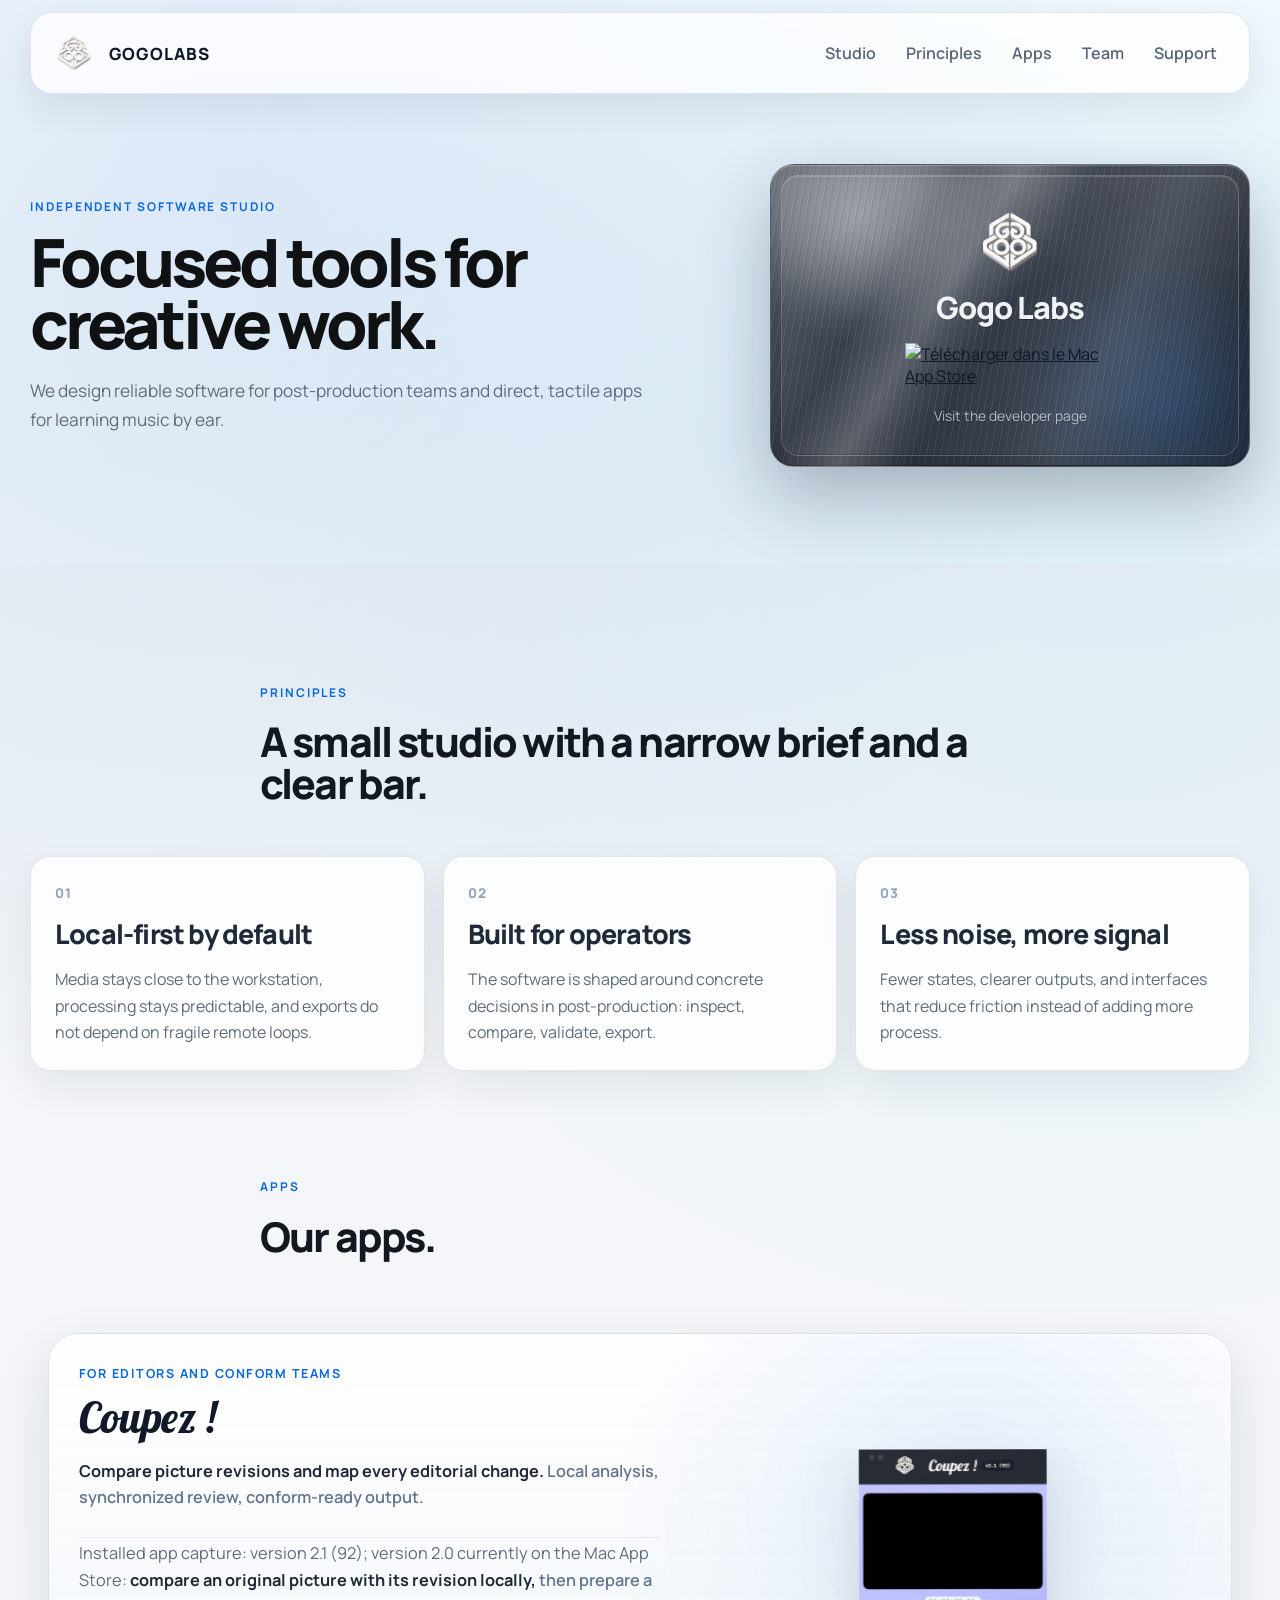
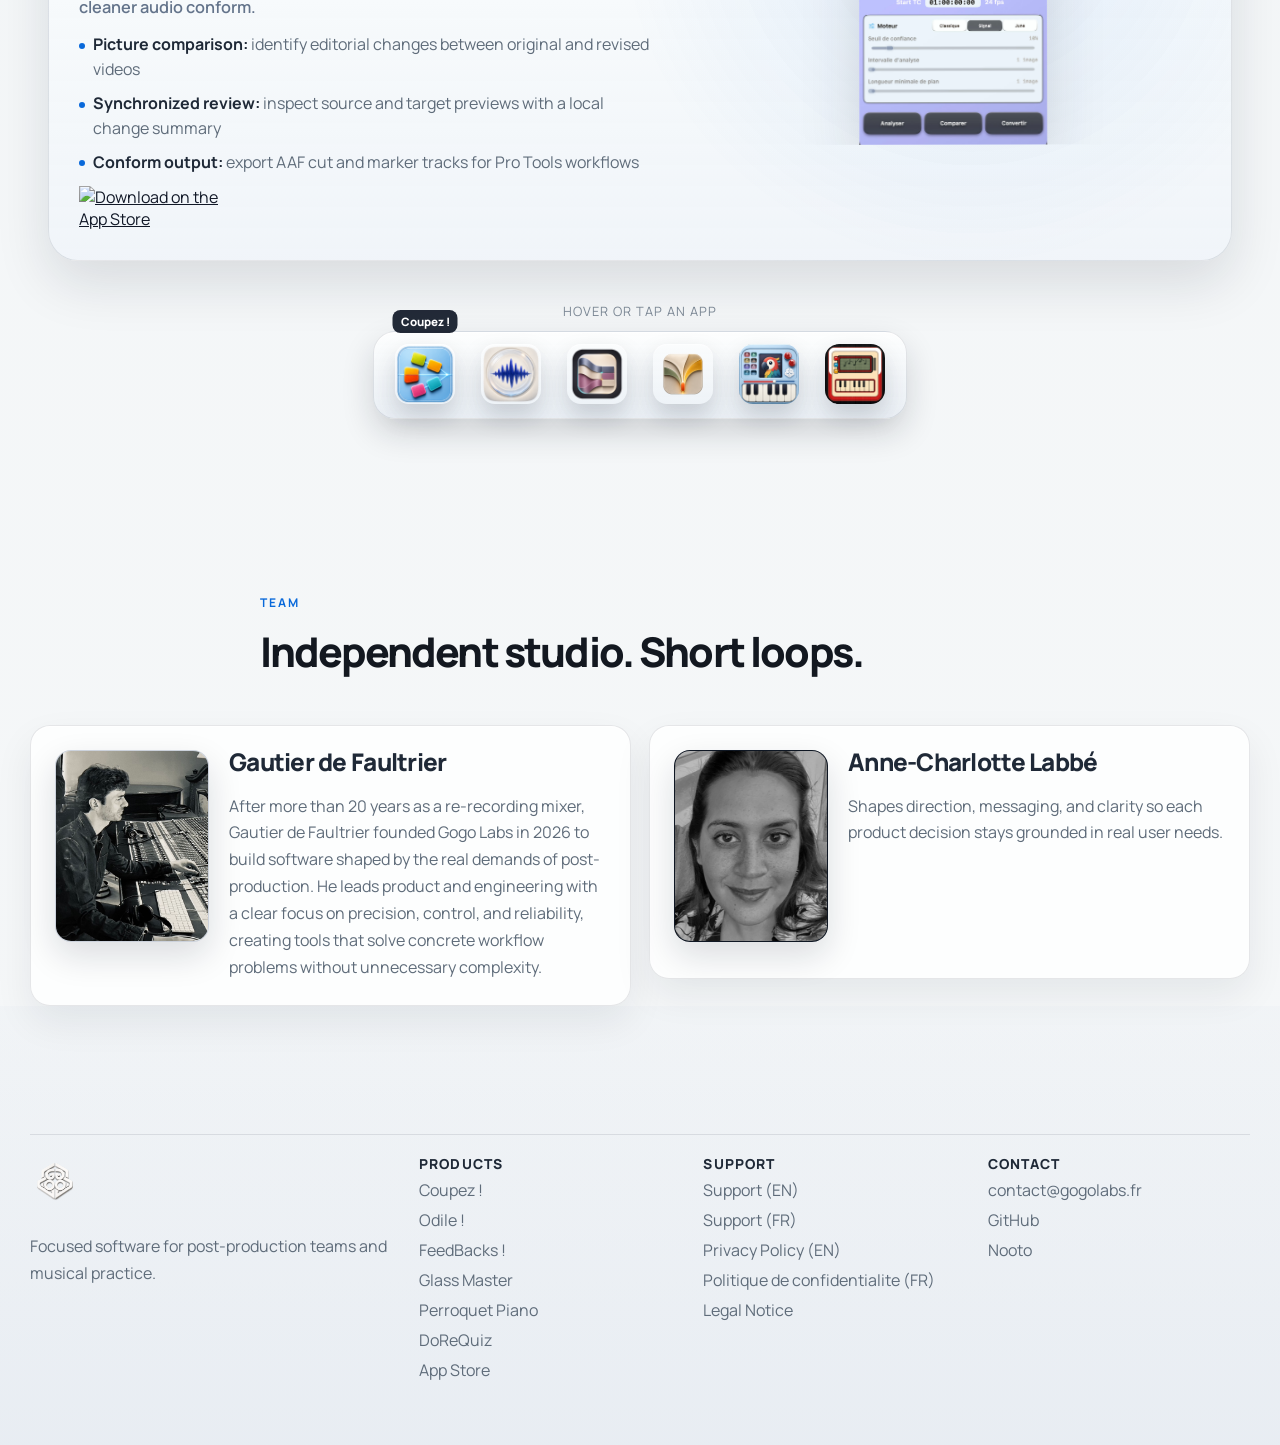
==== commit 49c7baa7: "Use installed app captures on public site" ====
--- a/index.html
+++ b/index.html
@@ -232,15 +232,15 @@
                 <img
                   id="spotlightImage"
                   src="assets/products/coupez-current.jpg"
-                  alt="Coupez App Store screenshot showing local cut detection"
-                  width="1440"
-                  height="900"
+                  alt="Coupez 2.1 installed app window showing its analysis controls"
+                  width="840"
+                  height="1342"
                 />
               </button>
             </div>
             <div class="app-spotlight-bottom">
               <p class="app-summary app-summary-extra" id="spotlightExtra">
-                Public version 2.0 on the Mac App Store:
+                Installed app capture: version 2.1 (92); version 2.0 currently on the Mac App Store:
                 <strong>compare an original picture with its revision locally,</strong>
                 <em>then prepare a cleaner audio conform.</em>
               </p>
@@ -284,7 +284,7 @@
                 data-title="Coupez !"
                 data-summary-strong="Compare picture revisions and map every editorial change."
                 data-summary-em="Local analysis, synchronized review, conform-ready output."
-                data-extra-prefix="Public version 2.0 on the Mac App Store:"
+                data-extra-prefix="Installed app capture: version 2.1 (92); version 2.0 currently on the Mac App Store:"
                 data-extra-strong="compare an original picture with its revision locally,"
                 data-extra-em="then prepare a cleaner audio conform."
                 data-li-1-strong="Picture comparison:"
@@ -295,8 +295,8 @@
                 data-li-3-text="export AAF cut and marker tracks for Pro Tools workflows"
                 data-link="https://apps.apple.com/fr/app/coupez/id6761286310?mt=12"
                 data-image="assets/products/coupez-current.jpg"
-                data-alt="Coupez App Store screenshot showing local cut detection"
-                data-preview="wide"
+                data-alt="Coupez 2.1 installed app window showing its analysis controls"
+                data-preview="portrait"
                 data-accent="126, 87, 255"
                 data-accent-2="255, 83, 190"
               >
@@ -311,7 +311,7 @@
                 data-title="Glass Master"
                 data-summary-strong="Turn a folder of masters into a repeatable delivery check."
                 data-summary-em="One PASS or FAIL result, with details on demand."
-                data-extra-prefix="Latest 1.5 product preview; version 1.3 currently on the Mac App Store:"
+                data-extra-prefix="Installed app capture: version 1.5 (126); version 1.3 currently on the Mac App Store:"
                 data-extra-strong="batch-check loudness, dialogue, consistency, and delivery specs,"
                 data-extra-em="then export a professional PDF report."
                 data-li-1-strong="Batch QC:"
@@ -322,8 +322,8 @@
                 data-li-3-text="export reports and create or replace video audio from the same workspace"
                 data-link="https://apps.apple.com/fr/app/glass-master/id6761866606?mt=12"
                 data-image="assets/products/glass-master-current.jpg"
-                data-alt="Glass Master latest product screenshot showing a completed PASS result"
-                data-preview="wide"
+                data-alt="Glass Master 1.5 installed app window showing its file workflow"
+                data-preview="portrait"
                 data-accent="73, 213, 255"
                 data-accent-2="255, 176, 73"
               >
@@ -365,7 +365,7 @@
                 data-title="FeedBacks !"
                 data-summary-strong="Normalize rough client notes into timeline-ready markers."
                 data-summary-em="Different timecode formats, one clean timeline."
-                data-extra-prefix="Latest 1.2 product preview; version 1.0 currently on the Mac App Store:"
+                data-extra-prefix="Installed app capture: version 1.1 (17); version 1.0 currently on the Mac App Store:"
                 data-extra-strong="import DOCX, text, or clipboard feedback,"
                 data-extra-em="then create Pro Tools markers or an AAF for another DAW."
                 data-li-1-strong="Flexible input:"
@@ -376,7 +376,7 @@
                 data-li-3-text="send selected markers to Pro Tools or export an AAF at the chosen frame rate"
                 data-link="https://apps.apple.com/fr/app/feedbacks/id6764426243?mt=12"
                 data-image="assets/products/feedbacks-current.jpg"
-                data-alt="FeedBacks latest product screenshot showing timecode normalization"
+                data-alt="FeedBacks 1.1 installed app window showing import and marker settings"
                 data-preview="wide"
                 data-accent="73, 213, 255"
                 data-accent-2="255, 88, 147"
